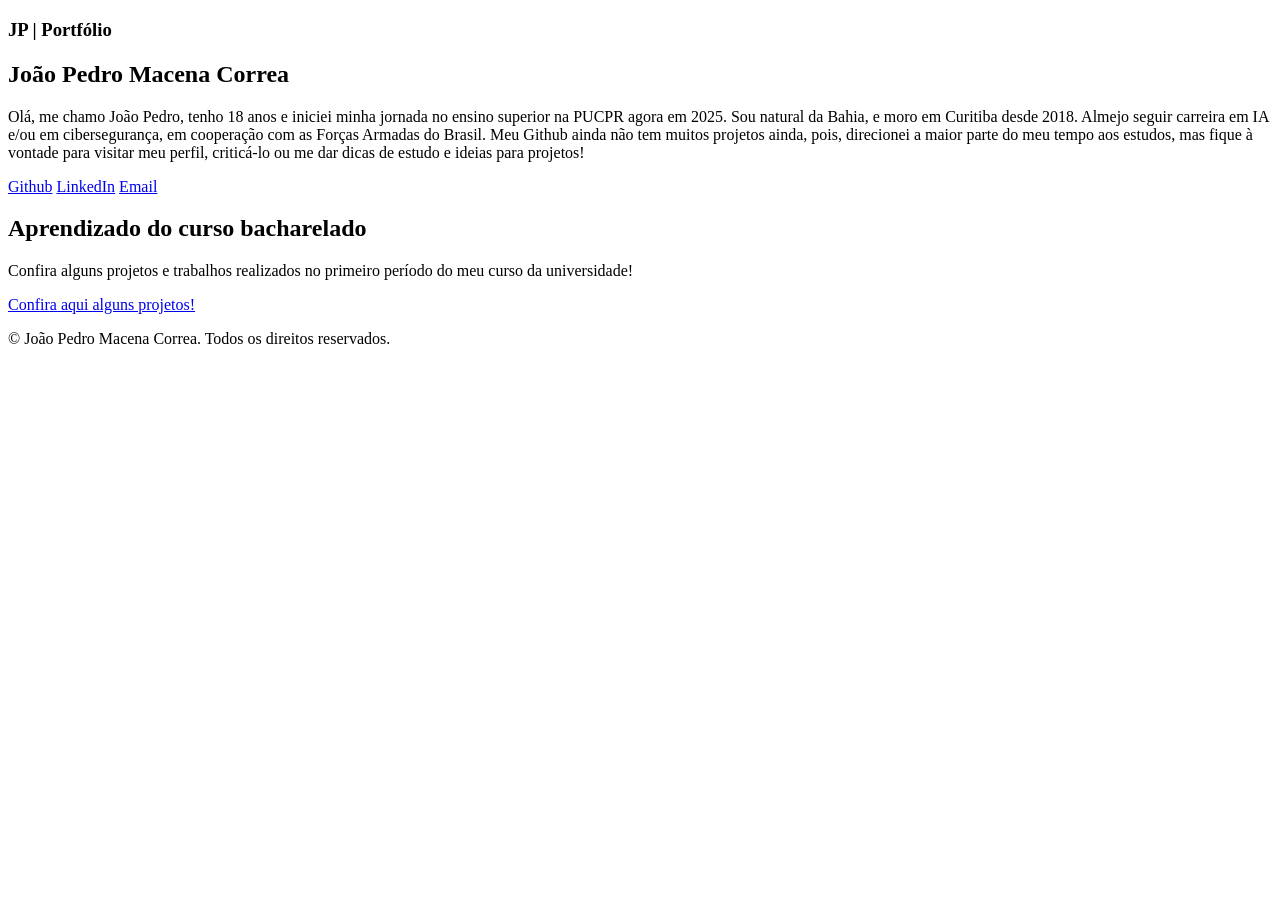
==== index.html @ 92236c95 "Update index.html" ====
<!DOCTYPE html>
<html lang="pt-br">

    <head>
        <meta charset="UTF-8">
        <meta name="viewport" content="width=device-width, initial-scale=1">
        <title>JP | Portfólio</title>
        <link rel="stylesheet" href="style.css">
        <link href="https://fonts.googleapis.com/css2?family=Poppins:wght@300;400;500;700&display=swap" rel="stylesheet">

        <link rel="icon" href="favicon.png" type="image/x-icon">
        <link rel="shortcut icon" href="favicon.png" type="image/x-icon">
        
    </head>

<body>
    <header class="header">
        <div class="container">
                <h3 class="logoTexto">JP | Portfólio</h3>
        </div>
    </header>

    <main>
        <section class="geral">
            <div class="container">
                <div class="geral-conteudo">
                    <h1 class="geral-tituloNome">João Pedro Macena Correa</h1>
                    <p class="geral-subtitulo">Olá, me chamo João Pedro, tenho 18 anos e iniciei minha jornada no ensino superior na PUCPR agora em 2025. Sou natural da Bahia, e moro em Curitiba desde 2018. Almejo seguir carreira em IA e/ou em cibersegurança, em cooperação com as Forças Armadas do Brasil. Meu Github ainda não tem muitos projetos ainda, pois, direcionei a maior parte do meu tempo aos estudos, mas fique à vontade para visitar meu perfil, criticá-lo ou me dar dicas de estudo e ideias para projetos!</p>
                    <div class="geral-botoes">
                        <a href="https://github.com/Macenajp" target="_blank" title="Meu perfil no GitHub" class="botaoGeral">Github</a>
                        <a href="https://www.linkedin.com/in/macenajp/" target="_blank" title="Meu perfil no LinkedIn" class="botaoGeral">LinkedIn</a>
                        <a href="mailto:joaomacenactba@gmail.com" target="_blank" title="E-mail de contato" class="botaoGeral">Email</a>
                        <!-- <a href="https://github.com/sponsors/Macenajp/button" target="_blank" title="Github sponsor" class="botaoGeral">Apoie</a> -->
                    </div>
                </div>  
            </div>
        </section>

        <section class="geral2">
            <div class="container">
                <div class="geral-conteudo">
                    <h1 class="geral-tituloNome2">Aprendizado do curso bacharelado</h1>
                    <p class="geral-subtitulo">Confira alguns projetos e trabalhos realizados no primeiro período do meu curso da universidade!</p>
                    <div class="geral-botoes">
                        <a href="projects.html" class="botaoGeral">Confira aqui alguns projetos!</a>
                    </div>
                </div>  
            </div>
        </section>
     <!---   
        <section class="geral3">
            <div class="container">
                <div class="geral-conteudo">
                    <h1 class="geral-tituloNome2">Ollama Integrado</h1>
                    <p class="geral-subtitulo">
                        Integração do Ollama com meu portfólio (modelo de linguagem usado: gemma3:4b)
                    </p>
                    
                    <textarea id="prompt-input" rows="4" placeholder="Digite aqui..."></textarea>
                    
                    <div class="geral-botoesPrompt">
                        <a id="enviar-btn" class="botaoGeral" style="cursor: pointer;">Enviar</a>
                    </div>

                    <div id="resposta-container">
                        <h3 class="projetoTitulo" style="margin-top: 2rem;">Resposta:</h3>
                        <pre id="resposta-ollama">Aguarde...</pre>
                    </div>

                </div>  
            </div>
        </section>
--->
    </main>

    <footer class="footer">
        <div class="container">
            <p id="copyright">©     João Pedro Macena Correa. Todos os direitos reservados.</p>
        </div>
    </footer>

    <script src="script.js"></script>
</body>
</html>
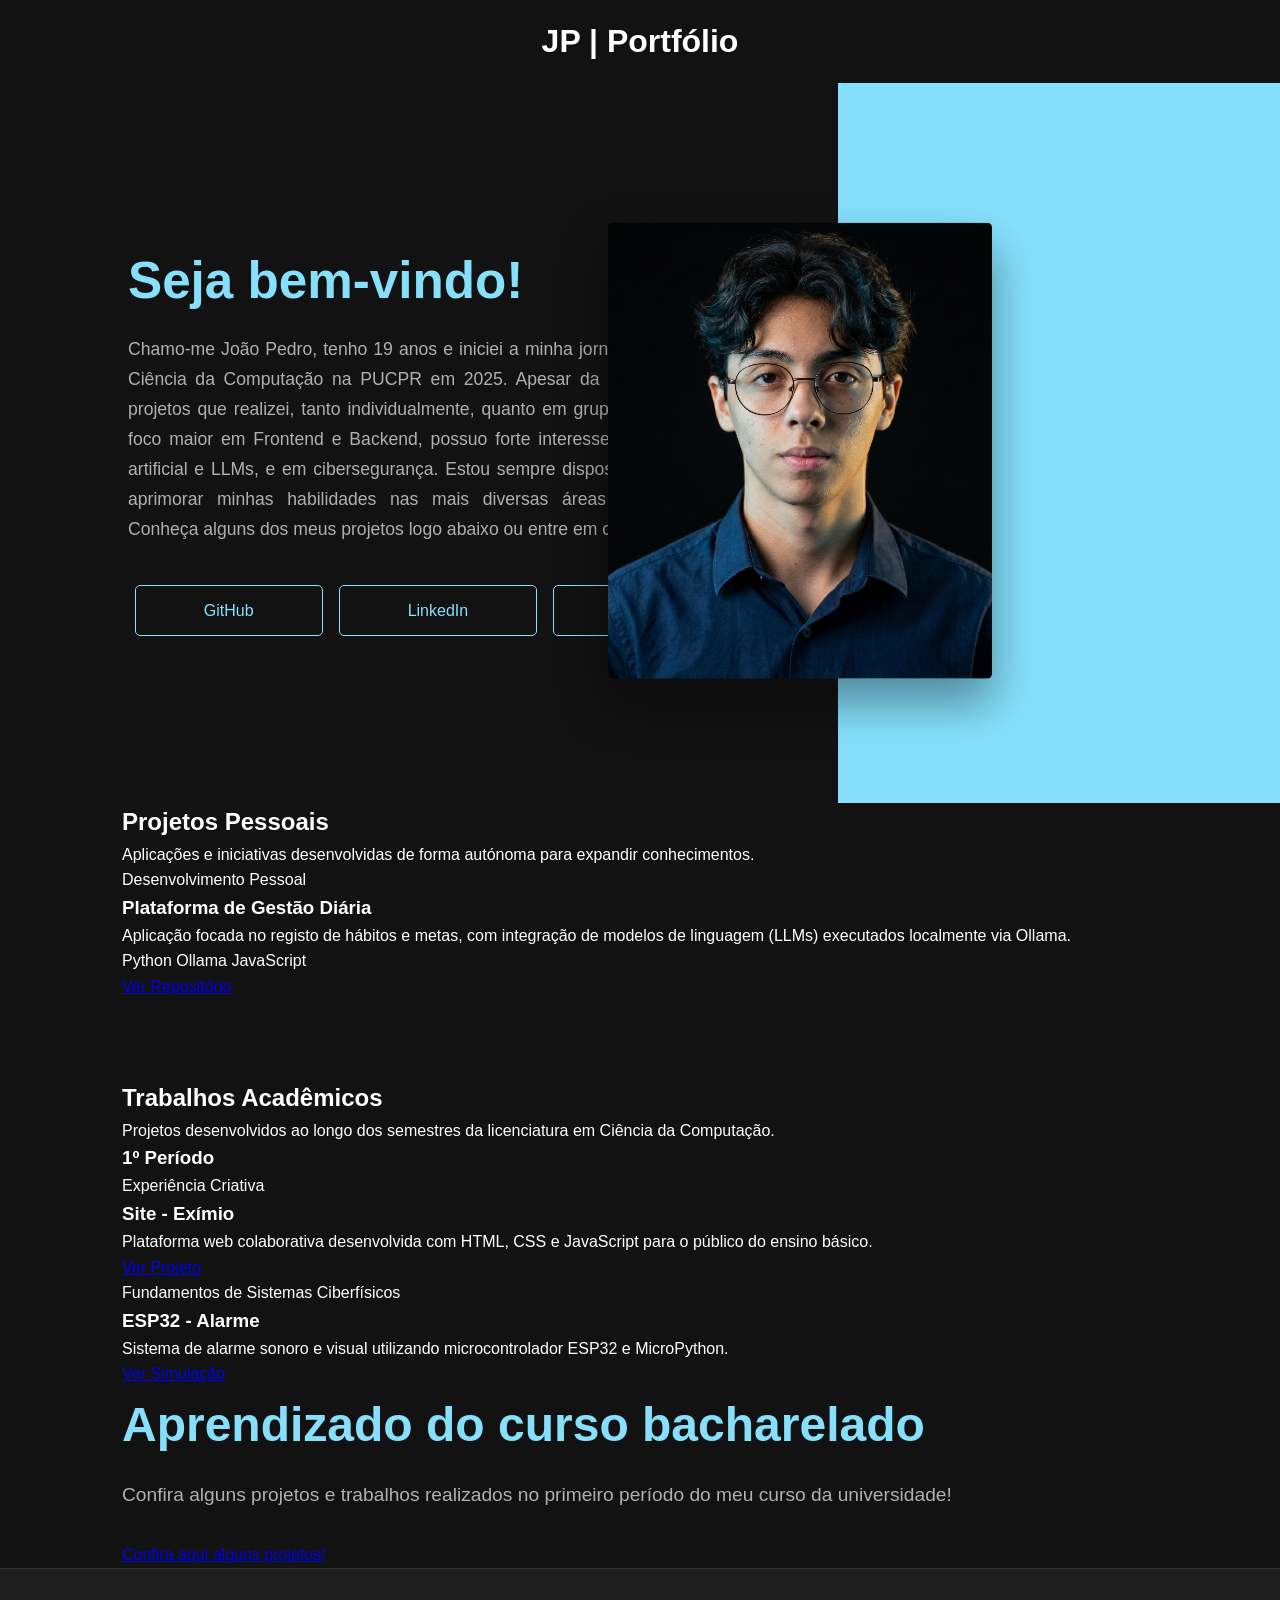
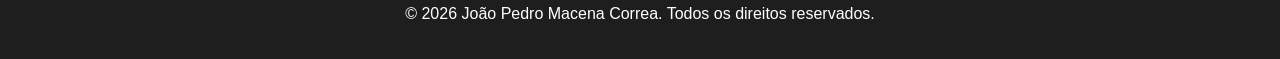
==== commit 006929fa: "Salvamento  parcial | Reformulação e organização total no layout & design; Atualização de informaçõe" ====
--- a/index.html
+++ b/index.html
@@ -5,80 +5,123 @@
         <meta charset="UTF-8">
         <meta name="viewport" content="width=device-width, initial-scale=1">
         <title>JP | Portfólio</title>
-        <link rel="stylesheet" href="style.css">
+
+        <link rel="stylesheet" href="CSS/style.css">
         <link href="https://fonts.googleapis.com/css2?family=Poppins:wght@300;400;500;700&display=swap" rel="stylesheet">
 
         <link rel="icon" href="favicon.png" type="image/x-icon">
-        <link rel="shortcut icon" href="favicon.png" type="image/x-icon">
-        
+        <link rel="shortcut icon" href="IMG/favicon.png" type="image/x-icon">
     </head>
 
-<body>
-    <header class="header">
-        <div class="container">
-                <h3 class="logoTexto">JP | Portfólio</h3>
-        </div>
-    </header>
 
-    <main>
-        <section class="geral">
+    <body>
+        <header class="header">
             <div class="container">
-                <div class="geral-conteudo">
-                    <h1 class="geral-tituloNome">João Pedro Macena Correa</h1>
-                    <p class="geral-subtitulo">Olá, me chamo João Pedro, tenho 18 anos e iniciei minha jornada no ensino superior na PUCPR agora em 2025. Sou natural da Bahia, e moro em Curitiba desde 2018. Almejo seguir carreira em IA e/ou em cibersegurança, em cooperação com as Forças Armadas do Brasil. Meu Github ainda não tem muitos projetos ainda, pois, direcionei a maior parte do meu tempo aos estudos, mas fique à vontade para visitar meu perfil, criticá-lo ou me dar dicas de estudo e ideias para projetos!</p>
-                    <div class="geral-botoes">
-                        <a href="https://github.com/Macenajp" target="_blank" title="Meu perfil no GitHub" class="botaoGeral">Github</a>
-                        <a href="https://www.linkedin.com/in/macenajp/" target="_blank" title="Meu perfil no LinkedIn" class="botaoGeral">LinkedIn</a>
-                        <a href="mailto:joaomacenactba@gmail.com" target="_blank" title="E-mail de contato" class="botaoGeral">Email</a>
-                        <!-- <a href="https://github.com/sponsors/Macenajp/button" target="_blank" title="Github sponsor" class="botaoGeral">Apoie</a> -->
+                    <h3 class="logoTexto">JP | Portfólio</h3>
+            </div>
+        </header>
+
+
+
+        <main>
+            <!-- Seção de introdução pessoal -->
+            <!-- Bloco esquerdo para a descrição -->
+            <section class="divisaoIntroducao">
+                <div class="blocoEsquerdoIntroducao">
+                    <div>
+                        <h1 class="tituloIntroducao">Seja bem-vindo!</h1>
+                        <p class="descricaoIntroducao">
+                            Chamo-me João Pedro, tenho 19 anos e iniciei a minha jornada no curso de Ciência da Computação na PUCPR em 2025. Apesar da maior parte dos projetos que realizei, tanto individualmente, quanto em grupo possuirem um foco maior em Frontend e Backend, possuo forte interesse em inteligência artificial e LLMs, e em cibersegurança. Estou sempre disposto a aprender e aprimorar minhas habilidades nas mais diversas áreas da tecnologia. Conheça alguns dos meus projetos logo abaixo ou entre em contato!
+                        </p>
+
+                        <!-- Botões de redes sociais -->
+                        <div class="botoesIntroducao">
+                            <a href="https://github.com/Macenajp" target="_blank" title="Meu perfil no GitHub" class="botaoDeRedesSociais">GitHub</a>
+                            <a href="https://www.linkedin.com/in/macenajp/" target="_blank" title="Meu perfil no LinkedIn" class="botaoDeRedesSociais">LinkedIn</a>
+                            <a href="mailto:correa.macenajp@gmail.com" target="_blank" title="E-mail de contato" class="botaoDeRedesSociais">Email</a>
+                        </div>
                     </div>
-                </div>  
-            </div>
-        </section>
+                </div>
 
-        <section class="geral2">
-            <div class="container">
-                <div class="geral-conteudo">
-                    <h1 class="geral-tituloNome2">Aprendizado do curso bacharelado</h1>
-                    <p class="geral-subtitulo">Confira alguns projetos e trabalhos realizados no primeiro período do meu curso da universidade!</p>
-                    <div class="geral-botoes">
-                        <a href="projects.html" class="botaoGeral">Confira aqui alguns projetos!</a>
-                    </div>
-                </div>  
-            </div>
-        </section>
-     <!---   
-        <section class="geral3">
-            <div class="container">
-                <div class="geral-conteudo">
-                    <h1 class="geral-tituloNome2">Ollama Integrado</h1>
-                    <p class="geral-subtitulo">
-                        Integração do Ollama com meu portfólio (modelo de linguagem usado: gemma3:4b)
-                    </p>
+                <!-- Bloco direito a foto -->
+                <div class="blocoDireitoIntroducao"></div>
+
+                <div class="containerFoto">
+                    <img src="IMG/profilePic.png" alt="Foto de João Pedro" class="fotoIntroducao">
+                </div>
+            </section>
+
+
+            <!-- Seção de caminho para os projetos acadêmicos e pessoais -->
+            <section class="blocoParaProjetos">
+                <div class="container">
                     
-                    <textarea id="prompt-input" rows="4" placeholder="Digite aqui..."></textarea>
+                    <h2 class="tituloCategoria">Projetos Pessoais</h2>
+                    <p class="subtituloCategoria">Aplicações e iniciativas desenvolvidas de forma autónoma para expandir conhecimentos.</p>
                     
-                    <div class="geral-botoesPrompt">
-                        <a id="enviar-btn" class="botaoGeral" style="cursor: pointer;">Enviar</a>
+                    <div class="gradeDasCategorias">
+                        <div class="projeto-card-novo">
+                            <div class="tagProjeto">Desenvolvimento Pessoal</div>
+                            <h3>Plataforma de Gestão Diária</h3>
+                            <p>Aplicação focada no registo de hábitos e metas, com integração de modelos de linguagem (LLMs) executados localmente via Ollama.</p>
+                            <div class="tecnologias">
+                                <span>Python</span> <span>Ollama</span> <span>JavaScript</span>
+                            </div>
+                            <a href="#" target="_blank" class="botao-link">Ver Repositório</a>
+                        </div>
                     </div>
 
-                    <div id="resposta-container">
-                        <h3 class="projetoTitulo" style="margin-top: 2rem;">Resposta:</h3>
-                        <pre id="resposta-ollama">Aguarde...</pre>
+                    <h2 class="tituloCategoria" style="margin-top: 5rem;">Trabalhos Acadêmicos</h2>
+                    <p class="subtituloCategoria">Projetos desenvolvidos ao longo dos semestres da licenciatura em Ciência da Computação.</p>
+
+                    <div class="periodo-bloco">
+                        <h3 class="tituloPeriodo">1º Período</h3>
+                        <div class="projetos-grid">
+                            
+                            <div class="projeto-card-novo academico">
+                                <span class="disciplina-tag">Experiência Criativa</span>
+                                <h3>Site - Exímio</h3>
+                                <p>Plataforma web colaborativa desenvolvida com HTML, CSS e JavaScript para o público do ensino básico.</p>
+                                <a href="https://github.com/Macenajp/BCC-PUCPR/tree/main/01%20-%20PRIMEIRO%20PER%C3%8DODO/03%20-%20EXPERI%C3%8ANCIA%20CRIATIVA/TRABALHO%20WEB/ARQUIVOS" target="_blank" class="botao-link">Ver Projeto</a>
+                            </div>
+
+                            <div class="projeto-card-novo academico">
+                                <span class="disciplina-tag">Fundamentos de Sistemas Ciberfísicos</span>
+                                <h3>ESP32 - Alarme</h3>
+                                <p>Sistema de alarme sonoro e visual utilizando microcontrolador ESP32 e MicroPython.</p>
+                                <a href="https://wokwi.com/projects/432200098511204353" target="_blank" class="botao-link">Ver Simulação</a>
+                            </div>
+
+                        </div>
                     </div>
 
-                </div>  
+                    </div>
+            </section>
+
+
+
+
+
+            <!-- Seção de caminho para os projetos realizados -->
+            <section class="gera1">
+                <div class="container">
+                    <div class="geral-conteudo">
+                        <h1 class="geral-tituloNome">Aprendizado do curso bacharelado</h1>
+                        <p class="geral-subtitulo">Confira alguns projetos e trabalhos realizados no primeiro período do meu curso da universidade!</p>
+                        <div class="geral-botoes">
+                            <a href="projects.html" class="botaoGeral">Confira aqui alguns projetos!</a>
+                        </div>
+                    </div>  
+                </div>
+            </section>
+        </main>
+
+        <footer class="footer">
+            <div class="container">
+                <p id="copyright">©     João Pedro Macena Correa. Todos os direitos reservados.</p>
             </div>
-        </section>
---->
-    </main>
+        </footer>
 
-    <footer class="footer">
-        <div class="container">
-            <p id="copyright">©     João Pedro Macena Correa. Todos os direitos reservados.</p>
-        </div>
-    </footer>
-
-    <script src="script.js"></script>
-</body>
+        <script src="script.js"></script>
+    </body>
 </html>
--- a/CSS/style.css
+++ b/CSS/style.css
@@ -0,0 +1,247 @@
+/* Área inicial */
+.header {
+    background-color: rgba(18, 18, 18, 0.8);
+    position: relative;
+    padding: 1rem 0;
+    width: 100%;
+    top: 0;
+}
+
+.nav {
+    display: flex;
+    align-items: center;
+    justify-content: space-between;
+}
+
+.logoTexto {
+    text-decoration: none;
+    font-weight: 700;
+    font-size: 2rem;
+    display: block;
+    color: white;
+    text-align: center;
+}
+
+
+
+
+/* Fonte e etc */
+* {
+    box-sizing: border-box;
+    padding: 0;
+    margin: 0;
+}
+
+body {
+    font-family: 'Poppins', sans-serif;
+    background-color: #121212;
+    line-height: 1.6;
+    color: white;
+}
+
+
+
+
+.container {
+    max-width: 1100px;
+    padding: 0 2rem;
+    margin: 0 auto;
+}
+
+
+.botaoDeRedesSociais {
+    border: 1px solid #86e0fc;
+    transition: all 0.3s ease;
+    padding: 0.75rem 4.25rem;
+    display: inline-block;
+    text-decoration: none;
+    text-align: center;
+    border-radius: 5px;
+    font-weight: 500;
+    color: #86e0fc;
+
+}
+
+.botaoDeRedesSociais:hover {
+    background-color: #86e0fc;
+    transform: scale(1.1);
+    color: #121212;
+}
+
+
+/* Apresentação - Sobre mim */
+.geral {
+    align-items: center;
+    text-align: center;
+    min-height: 35vh;
+    padding: 3rem 0;
+    display: flex;
+}
+
+.geral-tituloNome {
+    margin-bottom: 1rem;
+    font-weight: 700;
+    font-size: 3rem;
+    color: #86e0fc;
+}
+
+.geral-tituloNome2{
+    margin-bottom: 1rem;
+    font-weight: 700;
+    font-size: 2rem;
+    color: #86e0fc;
+}
+
+.geral-subtitulo {
+    font-size: clamp(1rem, 2.5vw, 1.2rem);
+    margin-bottom: 2rem;
+    color: #b0b0b0;
+}
+
+.botoesIntroducao {
+    justify-content: center;
+    flex-wrap: wrap;
+    display: flex;
+    gap: 1rem;
+}
+
+
+
+/* Seção de introdução Geral */
+.divisaoIntroducao {
+    position: relative;
+    min-height: 80vh;
+    overflow: hidden;
+    display: flex;
+    width: 100%;
+    
+}
+
+/* Seção de introdução | Personalizaçào do bloco esquerdo */
+.blocoEsquerdoIntroducao {    
+    padding: 4rem 3rem 4rem 10%;
+    background-color: #121212;
+    align-items: center;
+    display: flex;
+    z-index: 1;
+    flex: 1.2;
+    
+}
+
+
+.tituloIntroducao {
+    font-size: clamp(2rem, 4vw, 3.5rem);
+    margin-bottom: 1.5rem;
+    max-width: 550px;
+    font-weight: 700;
+    color: #86e0fc;
+    line-height: 1.2;
+
+}
+
+.descricaoIntroducao {
+    margin-bottom: 2.5rem;
+    text-align: justify;
+    font-size: 1.1rem;
+    max-width: 610px;
+    line-height: 1.7;
+    color: #b0b0b0;
+
+}
+
+.botoesIntroducao {
+    flex-wrap: wrap;
+    display: flex;
+    gap: 1rem;
+    
+}
+
+/* Seção de introdução | Personalizaçào do bloco direito */
+.blocoDireitoIntroducao {
+    background-color: #86e0fc; 
+    flex: 0.8;
+
+}
+
+
+
+
+
+
+/* Seção de personalização da foto */
+.containerFoto {
+    transform: translate(-50%, -50%);
+    position: absolute;
+    z-index: 10;
+    scale: 1.2;
+    left: 65%;
+    top: 57%;
+    
+}
+
+.fotoIntroducao {
+    box-shadow: 0 20px 40px rgba(0, 0, 0, 0.4);
+    transition: transform 0.3s ease;
+    border-radius: 4px;
+    object-fit: cover;
+    height: 380px;
+    width: 320px;
+
+}
+
+.fotoIntroducao:hover {
+    transition: border 0.6s ease;
+    border: 2px solid #86e0fc; 
+    transform: scale(1.05);
+    
+}
+
+
+
+
+
+/* Seção de rodapé | Personalização do footer */
+.footer {
+    border-top: 1px solid #333;
+    background-color: #1e1e1e;
+    text-align: center;
+    padding: 2rem 0;
+}
+
+
+
+
+
+/* Responsividade para Ecrãs Pequenos (Telemóveis) */
+@media (max-width: 992px) {
+    .divisaoIntroducao {
+        flex-direction: column;
+        min-height: auto;
+    }
+
+    .blocoEsquerdo {
+        padding: 3rem 2rem;
+        order: 2;
+    }
+
+    .blocoDireitoIntroducao {
+        height: 200px;
+        order: 1;
+    }
+
+    .containerFoto {
+        transform: translate(-50%, -50%);
+        margin-bottom: -100px;
+        position: relative;
+        text-align: center;
+        left: 50%;
+        order: 1;
+        top: 0;
+        
+    }
+
+    .fotoIntroducao {
+        height: 280px;
+        width: 240px;
+    }
+}
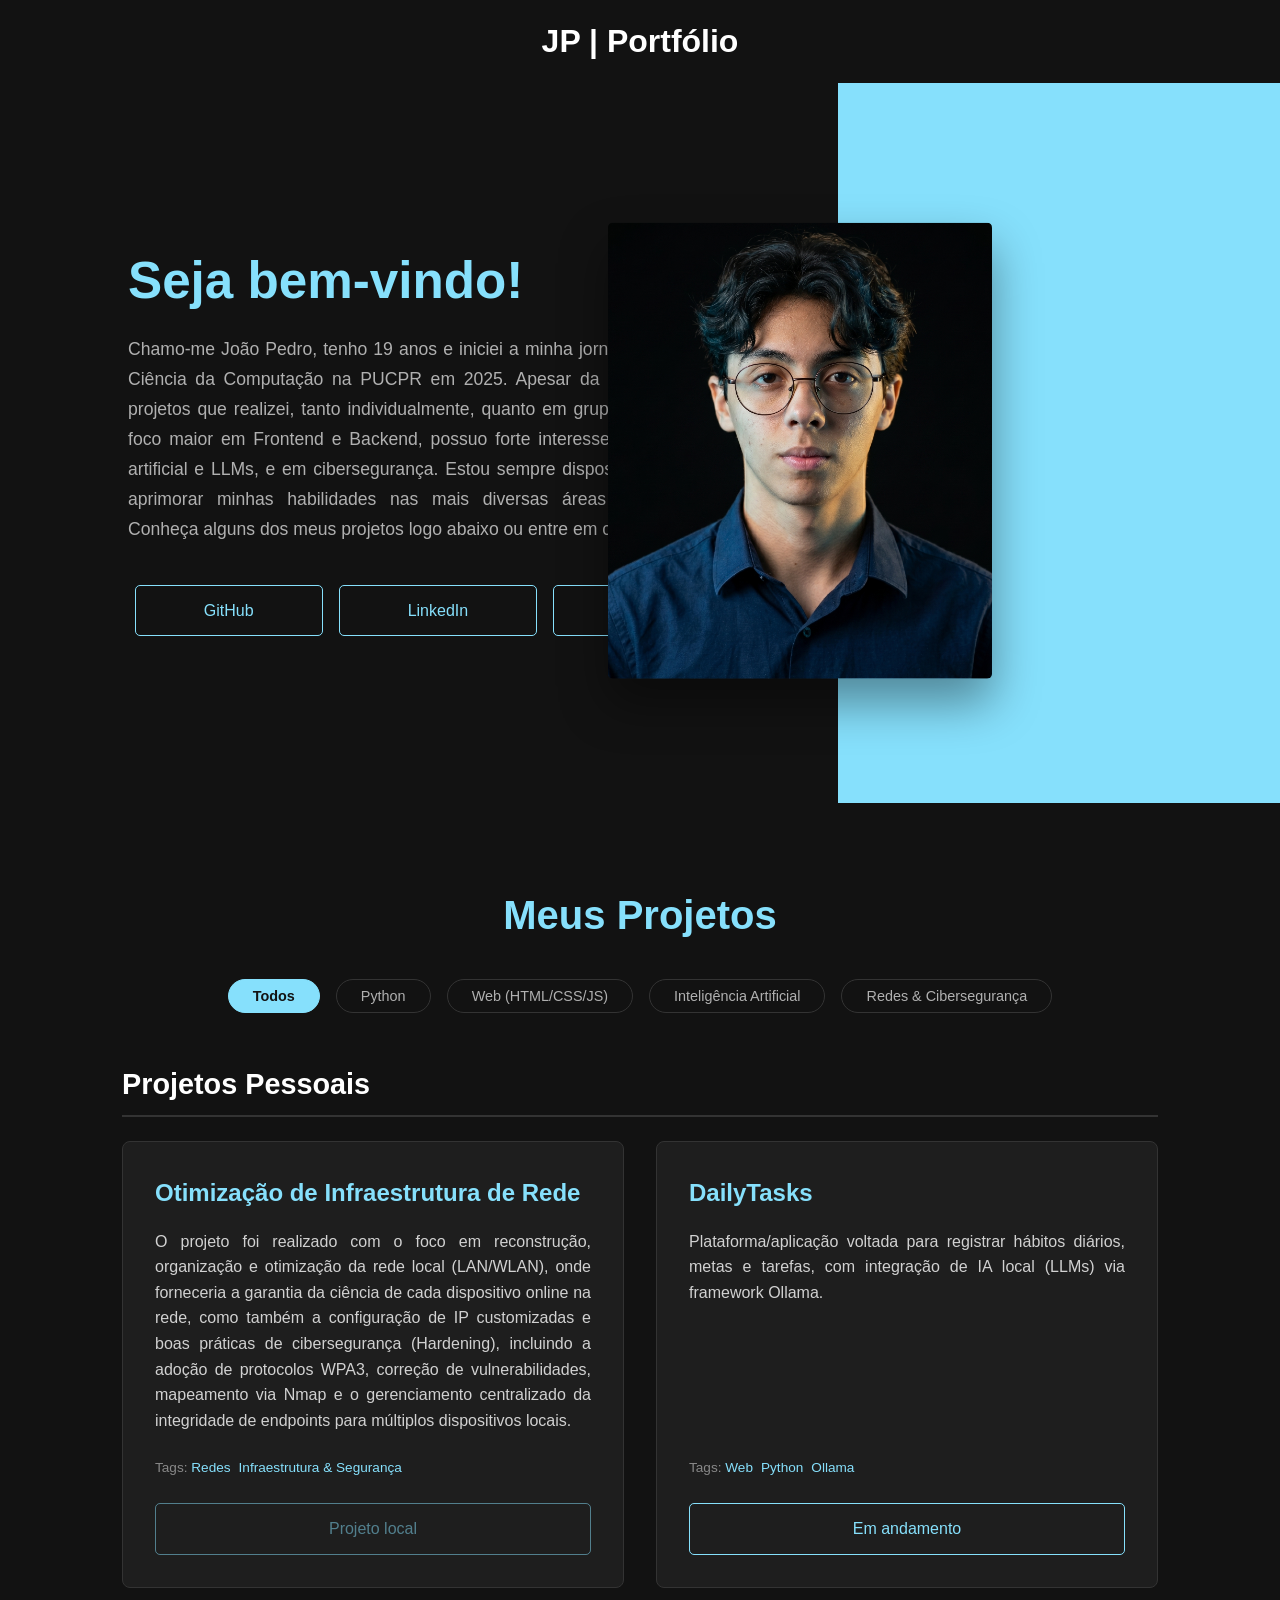
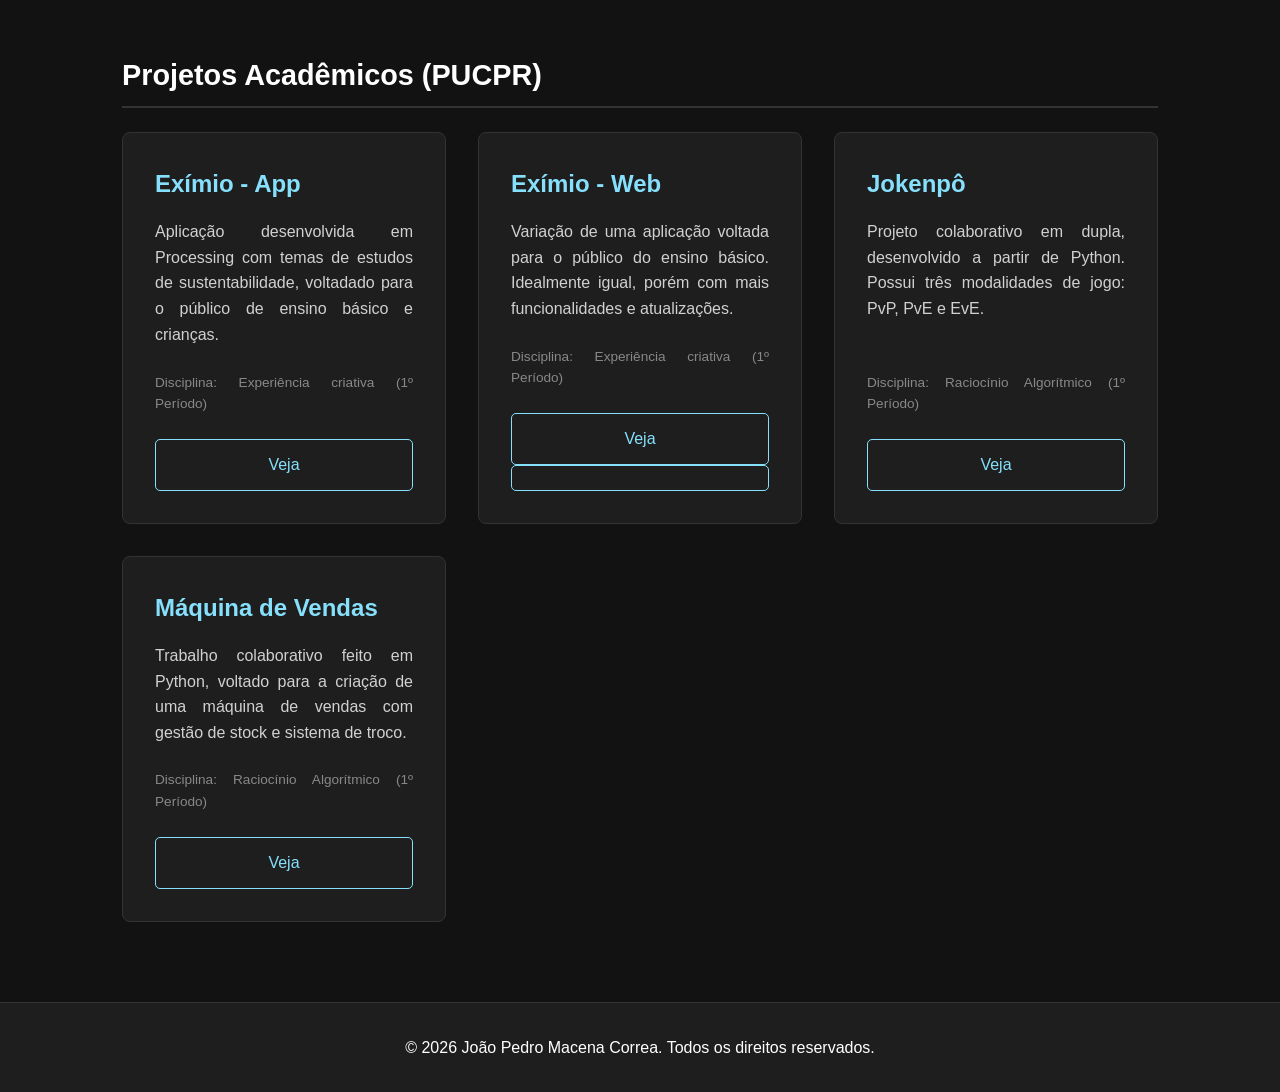
==== commit eef4d343: "Acréscimo dos projetos e uma barra de filtros" ====
--- a/index.html
+++ b/index.html
@@ -50,69 +50,89 @@
                     <img src="IMG/profilePic.png" alt="Foto de João Pedro" class="fotoIntroducao">
                 </div>
             </section>
+           
+
+            <!-- Seção de exposição para os meus projetos realizados -->
+            <section id="projetos" class="secaoProjetos">
+                <div class="container">
+                    <h2 class="titulosDasSessoes">Meus Projetos</h2>
+                    
+                    <div class="barraFiltros">
+                        <button class="botaoFiltro ativo" data-filter="todos">Todos</button>
+                        <button class="botaoFiltro" data-filter="python">Python</button>
+                        <button class="botaoFiltro" data-filter="web">Web (HTML/CSS/JS)</button>
+                        <button class="botaoFiltro" data-filter="ia">Inteligência Artificial</button>
+                        <button class="botaoFiltro" data-filter="redes">Redes & Cibersegurança</button>
+                    </div>
 
 
-            <!-- Seção de caminho para os projetos acadêmicos e pessoais -->
-            <section class="blocoParaProjetos">
-                <div class="container">
-                    
-                    <h2 class="tituloCategoria">Projetos Pessoais</h2>
-                    <p class="subtituloCategoria">Aplicações e iniciativas desenvolvidas de forma autónoma para expandir conhecimentos.</p>
-                    
-                    <div class="gradeDasCategorias">
-                        <div class="projeto-card-novo">
-                            <div class="tagProjeto">Desenvolvimento Pessoal</div>
-                            <h3>Plataforma de Gestão Diária</h3>
-                            <p>Aplicação focada no registo de hábitos e metas, com integração de modelos de linguagem (LLMs) executados localmente via Ollama.</p>
-                            <div class="tecnologias">
-                                <span>Python</span> <span>Ollama</span> <span>JavaScript</span>
+                    <!-- Bloco com os projetos pessoais e independentes -->
+                    <div class="categoria-projetos" id="bloco-pessoais">
+                        <h3 class="tituloSubcategoria">Projetos Pessoais</h3>
+                        <div class="projetos">
+                            
+
+                            <div class="projetosCaixas" data-tech="redes">
+                                <h3 class="projetoTitulo">Otimização de Infraestrutura de Rede</h3>
+                                <p class="projetoDescricao">O projeto foi realizado com o foco em reconstrução, organização e otimização da rede local (LAN/WLAN), onde forneceria a garantia da ciência de cada dispositivo online na rede, como também a configuração de IP customizadas e boas práticas de cibersegurança (Hardening), incluindo a adoção de protocolos WPA3, correção de vulnerabilidades, mapeamento via Nmap e o gerenciamento centralizado da integridade de endpoints para múltiplos dispositivos locais.</p>
+                                <p class="projetoTags">Tags: <span>Redes</span><span>Infraestrutura & Segurança</span></p>
+                                <a href="#" class="botaoDosProjetos" style="opacity: 0.5; pointer-events: none;">Projeto local</a>
                             </div>
-                            <a href="#" target="_blank" class="botao-link">Ver Repositório</a>
+
+
+                            <div class="projetosCaixas" data-tech="python ia">
+                                <h3 class="projetoTitulo">DailyTasks</h3>
+                                <p class="projetoDescricao">Plataforma/aplicação voltada para registrar hábitos diários, metas e tarefas, com integração de IA local (LLMs) via framework Ollama.</p>
+                                <p class="projetoTags">Tags: <span>Web</span></Wev><span>Python</span><span>Ollama</span></p>
+                                <a href="https://github.com/Macenajp/dailyTasksApp/tree/main" target="_blank" class="botaoDosProjetos">Em andamento</a>
+                            </div>
                         </div>
                     </div>
 
-                    <h2 class="tituloCategoria" style="margin-top: 5rem;">Trabalhos Acadêmicos</h2>
-                    <p class="subtituloCategoria">Projetos desenvolvidos ao longo dos semestres da licenciatura em Ciência da Computação.</p>
 
-                    <div class="periodo-bloco">
-                        <h3 class="tituloPeriodo">1º Período</h3>
-                        <div class="projetos-grid">
-                            
-                            <div class="projeto-card-novo academico">
-                                <span class="disciplina-tag">Experiência Criativa</span>
-                                <h3>Site - Exímio</h3>
-                                <p>Plataforma web colaborativa desenvolvida com HTML, CSS e JavaScript para o público do ensino básico.</p>
-                                <a href="https://github.com/Macenajp/BCC-PUCPR/tree/main/01%20-%20PRIMEIRO%20PER%C3%8DODO/03%20-%20EXPERI%C3%8ANCIA%20CRIATIVA/TRABALHO%20WEB/ARQUIVOS" target="_blank" class="botao-link">Ver Projeto</a>
+
+                    <!-- Bloco com os projetos individuais e coletivos realizados pela faculdade -->
+                    <div class="categoriaDosProjetos">
+                        <h3 class="tituloSubcategoria">Projetos Acadêmicos (PUCPR)</h3>
+                        <div class="projetos">
+
+                            <div class="projetosCaixas" data-tech="processing   " data-periodo="1periodo">
+                                <h3 class="projetoTitulo">Exímio - App</h3>
+                                <p class="projetoDescricao">Aplicação desenvolvida em Processing com temas de estudos de sustentabilidade, voltadado para o público de ensino básico e crianças.</p>
+                                <p class="projetoTags">Disciplina: Experiência criativa (1º Período)</p>
+                                <a href="https://github.com/Macenajp/BCC-PUCPR/tree/main/01%20-%20PRIMEIRO%20PER%C3%8DODO/03%20-%20EXPERI%C3%8ANCIA%20CRIATIVA/TRABALHO%20APP/ARQUIVOS" target="_blank" class="botaoDosProjetos">Veja</a>
                             </div>
 
-                            <div class="projeto-card-novo academico">
-                                <span class="disciplina-tag">Fundamentos de Sistemas Ciberfísicos</span>
-                                <h3>ESP32 - Alarme</h3>
-                                <p>Sistema de alarme sonoro e visual utilizando microcontrolador ESP32 e MicroPython.</p>
-                                <a href="https://wokwi.com/projects/432200098511204353" target="_blank" class="botao-link">Ver Simulação</a>
+                            <div class="projetosCaixas" data-tech="web" data-periodo="1periodo">
+                                <h3 class="projetoTitulo">Exímio - Web</h3>
+                                <p class="projetoDescricao">Variação de uma aplicação voltada para o público do ensino básico. Idealmente igual, porém com mais funcionalidades e atualizações.</p>
+                                <p class="projetoTags">Disciplina: Experiência criativa (1º Período)</p>
+                                <a href="https://projeto-eximio.netlify.app/" target="_blank" class="botaoDosProjetos">Veja</a>
+                                <a href="https://github.com/Macenajp/BCC-PUCPR/tree/main/01%20-%20PRIMEIRO%20PER%C3%8DODO/03%20-%20EXPERI%C3%8ANCIA%20CRIATIVA/TRABALHO%20WEB/ARQUIVOS" target="_blank" class="botaoDosProjetos"></a>
                             </div>
 
+                            <div class="projetosCaixas" data-tech="python" data-periodo="1periodo">
+                                <h3 class="projetoTitulo">Jokenpô</h3>
+                                <p class="projetoDescricao">Projeto colaborativo em dupla, desenvolvido a partir de Python. Possui três modalidades de jogo: PvP, PvE e EvE.</p>
+                                <p class="projetoTags">Disciplina: Raciocínio Algorítmico (1º Período)</p>
+                                <a href="https://github.com/Macenajp/BCC-PUCPR/blob/main/01%20-%20PRIMEIRO%20PER%C3%8DODO/02%20-%20RACIOC%C3%8DNIO%20ALGOR%C3%8DTMICO/TDE4%20-%20COLABORATIVO/jokenp%C3%B4Final.py" target="_blank" class="botaoDosProjetos">Veja</a>
+                            </div>
+
+                            <div class="projetosCaixas" data-tech="python" data-periodo="1periodo">
+                                <h3 class="projetoTitulo">Máquina de Vendas</h3>
+                                <p class="projetoDescricao">Trabalho colaborativo feito em Python, voltado para a criação de uma máquina de vendas com gestão de stock e sistema de troco.</p>
+                                <p class="projetoTags">Disciplina: Raciocínio Algorítmico (1º Período)</p>
+                                <a href="https://github.com/Macenajp/BCC-PUCPR/blob/main/01%20-%20PRIMEIRO%20PER%C3%8DODO/02%20-%20RACIOC%C3%8DNIO%20ALGOR%C3%8DTMICO/TDE7%20-%20COLABORATIVO/maquinaComentado.py" target="_blank" class="botaoDosProjetos">Veja</a>
+                            </div>
+
+                            
+
+                            
                         </div>
                     </div>
-
-                    </div>
-            </section>
+                </div>
 
 
-
-
-
-            <!-- Seção de caminho para os projetos realizados -->
-            <section class="gera1">
-                <div class="container">
-                    <div class="geral-conteudo">
-                        <h1 class="geral-tituloNome">Aprendizado do curso bacharelado</h1>
-                        <p class="geral-subtitulo">Confira alguns projetos e trabalhos realizados no primeiro período do meu curso da universidade!</p>
-                        <div class="geral-botoes">
-                            <a href="projects.html" class="botaoGeral">Confira aqui alguns projetos!</a>
-                        </div>
-                    </div>  
-                </div>
             </section>
         </main>
 
--- a/CSS/style.css
+++ b/CSS/style.css
@@ -8,18 +8,20 @@
 }
 
 .nav {
-    display: flex;
+    justify-content: space-between;
     align-items: center;
-    justify-content: space-between;
+    display: flex;
+    
 }
 
 .logoTexto {
     text-decoration: none;
+    text-align: center;
     font-weight: 700;
     font-size: 2rem;
     display: block;
     color: white;
-    text-align: center;
+    
 }
 
 
@@ -38,9 +40,6 @@
     line-height: 1.6;
     color: white;
 }
-
-
-
 
 .container {
     max-width: 1100px;
@@ -70,41 +69,12 @@
 
 
 /* Apresentação - Sobre mim */
-.geral {
-    align-items: center;
-    text-align: center;
-    min-height: 35vh;
-    padding: 3rem 0;
-    display: flex;
-}
-
-.geral-tituloNome {
-    margin-bottom: 1rem;
-    font-weight: 700;
-    font-size: 3rem;
-    color: #86e0fc;
-}
-
-.geral-tituloNome2{
-    margin-bottom: 1rem;
-    font-weight: 700;
-    font-size: 2rem;
-    color: #86e0fc;
-}
-
-.geral-subtitulo {
-    font-size: clamp(1rem, 2.5vw, 1.2rem);
-    margin-bottom: 2rem;
-    color: #b0b0b0;
-}
-
 .botoesIntroducao {
     justify-content: center;
     flex-wrap: wrap;
     display: flex;
     gap: 1rem;
 }
-
 
 
 /* Seção de introdução Geral */
@@ -200,6 +170,153 @@
 
 
 
+/* Seção dos projetos e filtros */
+.secaoProjetos {
+    background-color: #121212;
+    padding: 5rem 0;
+    
+}
+
+.titulosDasSessoes {
+    margin-bottom: 2rem;
+    text-align: center;
+    font-size: 2.5rem;
+    font-weight: 700;
+    color: #86e0fc;
+    
+}
+
+.tituloSubcategoria {
+    border-bottom: 2px solid #333;
+    padding-bottom: 0.5rem;
+    margin-bottom: 1.5rem;
+    font-size: 1.8rem;
+    color: #ffffff;
+   
+}
+
+/* Barra dos filtros */
+.barraFiltros {
+    justify-content: center;
+    margin-bottom: 3rem;
+    flex-wrap: wrap;
+    display: flex;
+    gap: 1rem;
+}
+
+.botaoFiltro {
+    font-family: 'Poppins', sans-serif;
+    background-color: transparent;
+    transition: all 0.3s ease;
+    border: 1px solid #333;
+    font-size: 0.9rem;
+    padding: 0.5rem 1.5rem;
+    border-radius: 20px;
+    cursor: pointer;
+    color: #b0b0b0;
+    
+}
+
+.botaoFiltro:hover, .botaoFiltro.ativo {
+    background-color: #86e0fc;
+    border-color: #86e0fc;
+    font-weight: 600;
+    color: #121212;
+    
+}
+
+
+
+
+
+/* Seção do layout do projetos | Personalizaçõa dos projetos */
+.projetos {
+    grid-template-columns: repeat(auto-fit, minmax(300px, 1fr));
+    display: grid;
+    gap: 2rem;
+
+}
+
+.projetosCaixas {
+    transition: transform 0.3s ease, box-shadow 0.3s ease;
+    justify-content: space-between;
+    background-color: #1e1e1e;
+    border: 1px solid #333;
+    flex-direction: column;
+    text-align: justify;
+    border-radius: 8px;
+    padding: 2rem;
+    display: flex;
+    
+}
+
+.projetosCaixas:hover {
+    box-shadow: 0 10px 20px rgba(0, 0, 0, 0.4);
+    transform: translateY(-5px);
+    border-color: #86e0fc;
+}
+
+.categoriaDosProjetos{
+    margin-top: 4rem;
+}
+
+.projetoTitulo {
+    margin-bottom: 1rem;
+    font-size: 1.5rem;
+    color: #86e0fc;
+    
+}
+
+.projetoDescricao {
+    margin-bottom: 1.5rem;
+    color: #d1d1d1;
+    font-size: 1rem;
+    flex-grow: 1; 
+    
+}
+
+.projetoTags {
+    margin-bottom: 1.5rem;
+    font-size: 0.85rem;
+    color: #888;
+    
+}
+
+.projetoTags span {
+    margin-right: 8px;
+    color: #86e0fc;
+    
+}
+
+.botaoDosProjetos {
+    border: 1px solid #86e0fc;
+    transition: all 0.3s ease;
+    text-decoration: none;
+    padding: 0.75rem 0;
+    text-align: center;
+    border-radius: 5px;
+    font-weight: 500;
+    color: #86e0fc;
+    display: block;
+    width: 100%;
+
+}
+
+.botaoDosProjetos:hover {
+    background-color: #86e0fc;
+    color: #121212;
+
+}
+
+.escondido {
+    display: none !important;
+
+}
+
+
+
+
+
 /* Seção de rodapé | Personalização do footer */
 .footer {
     border-top: 1px solid #333;
@@ -212,7 +329,28 @@
 
 
 
-/* Responsividade para Ecrãs Pequenos (Telemóveis) */
+/* Responsividade geral do site */
+@media (min-width: 1360px) {
+    .container {
+        max-width: 1280px;
+    }
+}
+
+
+@media (max-width: 768px) {
+    .projetos {
+        grid-template-columns: 1fr; 
+    }
+    .barraFiltros {
+        flex-direction: column;
+        align-items: center;
+    }
+    .botaoFiltro {
+        width: 100%;
+        max-width: 300px;
+    }
+}
+
 @media (max-width: 992px) {
     .divisaoIntroducao {
         flex-direction: column;
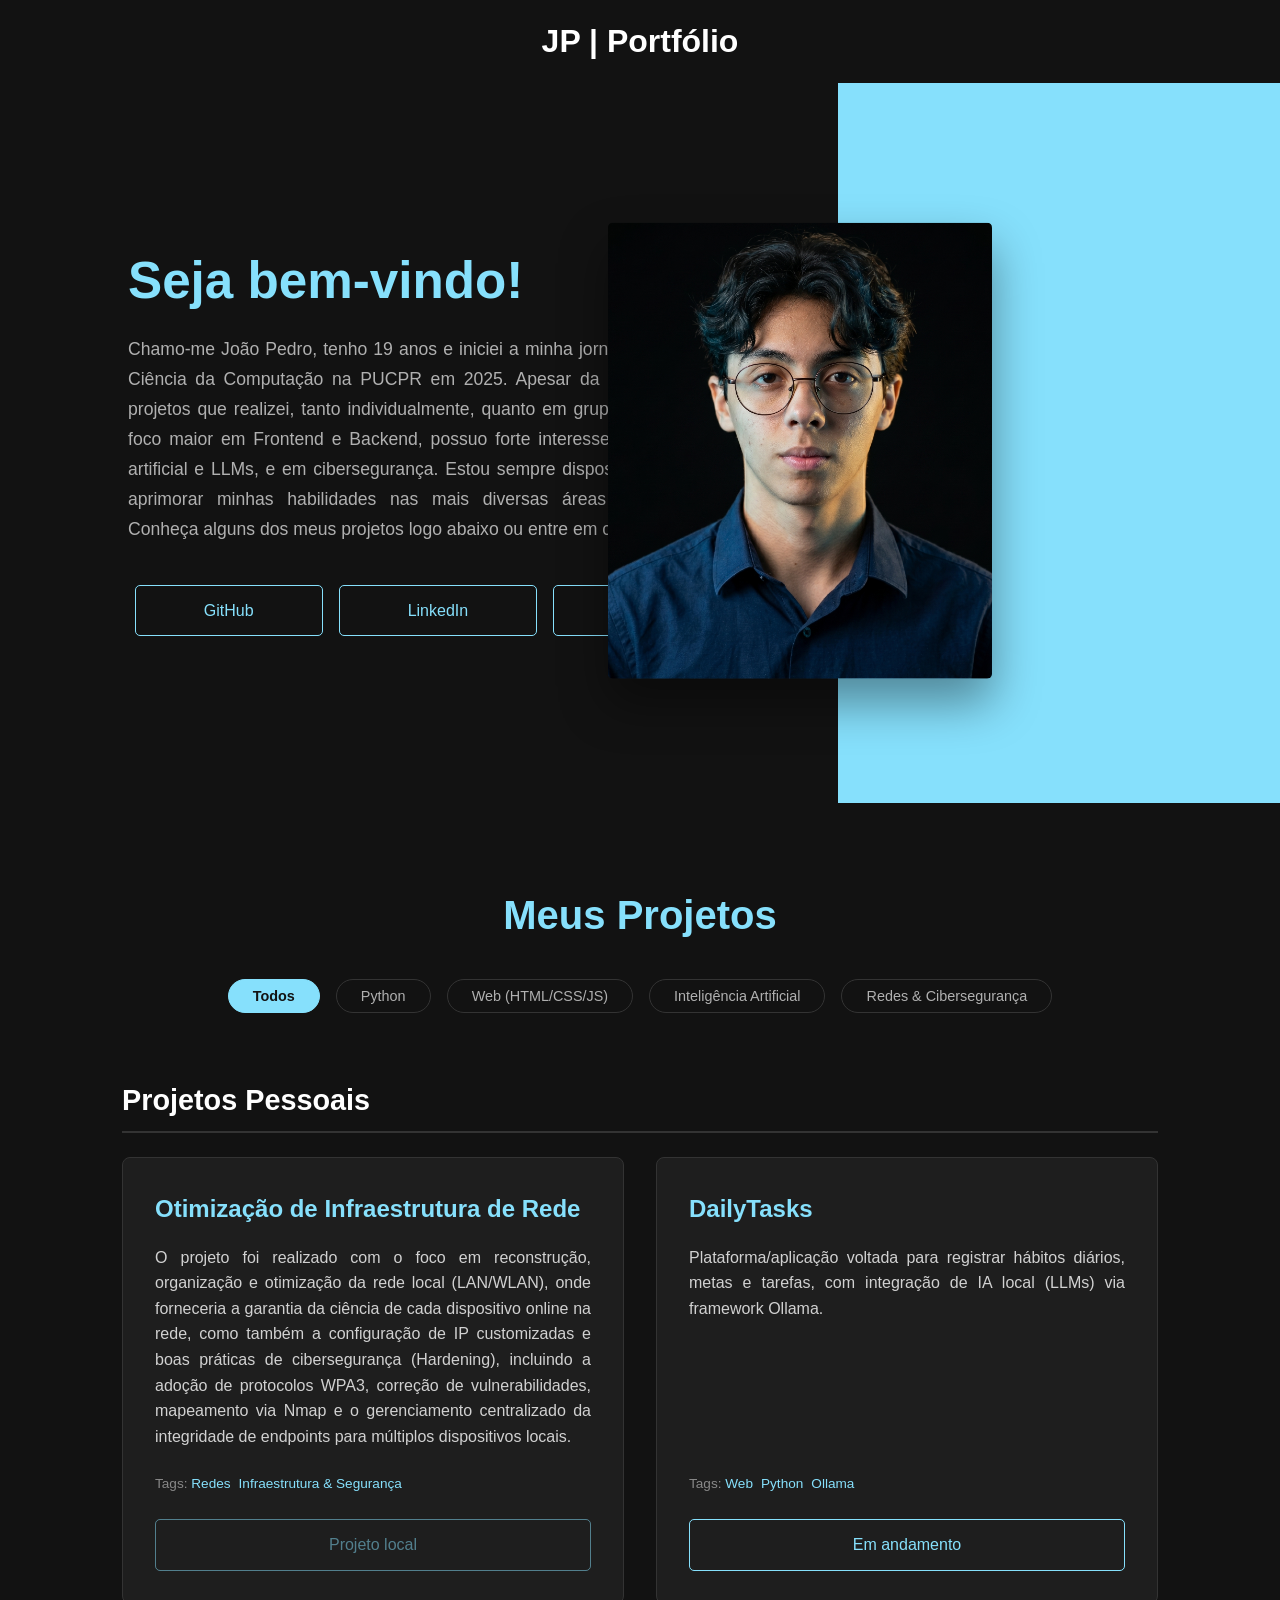
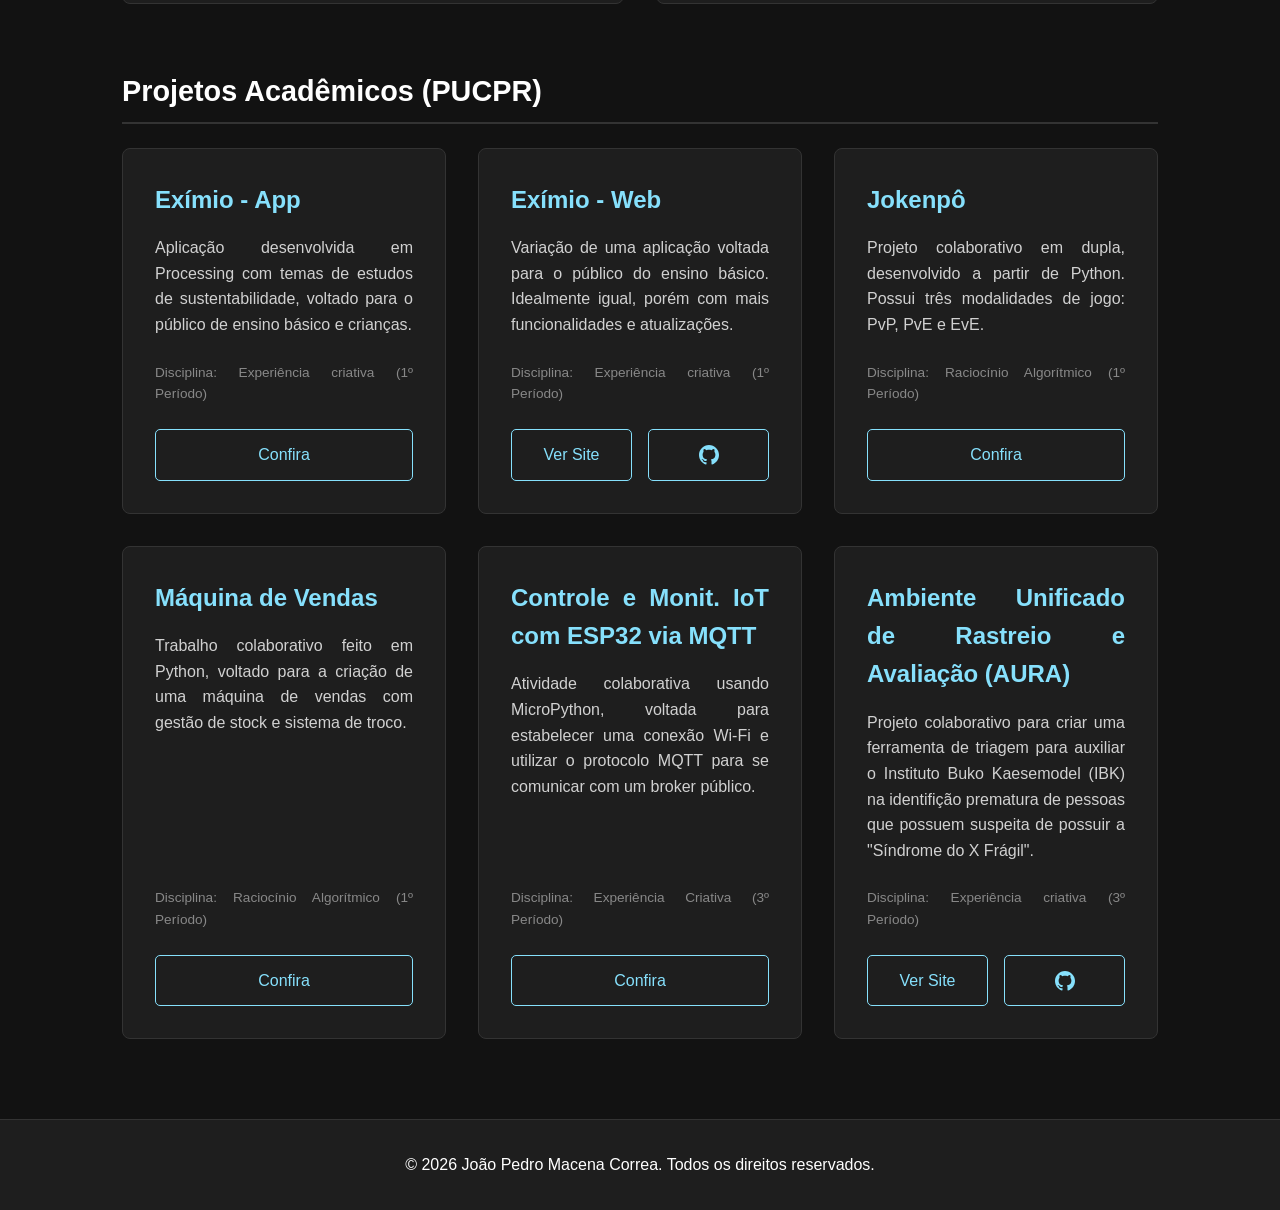
==== commit 9616bffe: "Correção de erros" ====
--- a/index.html
+++ b/index.html
@@ -67,7 +67,7 @@
 
 
                     <!-- Bloco com os projetos pessoais e independentes -->
-                    <div class="categoria-projetos" id="bloco-pessoais">
+                    <div class="categoriaProjetos" style="margin-top: 4rem;">
                         <h3 class="tituloSubcategoria">Projetos Pessoais</h3>
                         <div class="projetos">
                             
@@ -92,42 +92,68 @@
 
 
                     <!-- Bloco com os projetos individuais e coletivos realizados pela faculdade -->
-                    <div class="categoriaDosProjetos">
+                    <div class="categoriaProjetos"   style="margin-top: 4rem;"></div> 
                         <h3 class="tituloSubcategoria">Projetos Acadêmicos (PUCPR)</h3>
                         <div class="projetos">
 
-                            <div class="projetosCaixas" data-tech="processing   " data-periodo="1periodo">
+                            <div class="projetosCaixas" data-tech="processing" data-periodo="1periodo">
                                 <h3 class="projetoTitulo">Exímio - App</h3>
-                                <p class="projetoDescricao">Aplicação desenvolvida em Processing com temas de estudos de sustentabilidade, voltadado para o público de ensino básico e crianças.</p>
+                                <p class="projetoDescricao">Aplicação desenvolvida em Processing com temas de estudos de sustentabilidade, voltado para o público de ensino básico e crianças.</p>
                                 <p class="projetoTags">Disciplina: Experiência criativa (1º Período)</p>
-                                <a href="https://github.com/Macenajp/BCC-PUCPR/tree/main/01%20-%20PRIMEIRO%20PER%C3%8DODO/03%20-%20EXPERI%C3%8ANCIA%20CRIATIVA/TRABALHO%20APP/ARQUIVOS" target="_blank" class="botaoDosProjetos">Veja</a>
+                                <a href="https://github.com/Macenajp/BCC-PUCPR/tree/main/01%20-%20PRIMEIRO%20PER%C3%8DODO/03%20-%20EXPERI%C3%8ANCIA%20CRIATIVA/TRABALHO%20APP/ARQUIVOS" target="_blank" class="botaoDosProjetos">Confira</a>
                             </div>
 
                             <div class="projetosCaixas" data-tech="web" data-periodo="1periodo">
                                 <h3 class="projetoTitulo">Exímio - Web</h3>
                                 <p class="projetoDescricao">Variação de uma aplicação voltada para o público do ensino básico. Idealmente igual, porém com mais funcionalidades e atualizações.</p>
                                 <p class="projetoTags">Disciplina: Experiência criativa (1º Período)</p>
-                                <a href="https://projeto-eximio.netlify.app/" target="_blank" class="botaoDosProjetos">Veja</a>
-                                <a href="https://github.com/Macenajp/BCC-PUCPR/tree/main/01%20-%20PRIMEIRO%20PER%C3%8DODO/03%20-%20EXPERI%C3%8ANCIA%20CRIATIVA/TRABALHO%20WEB/ARQUIVOS" target="_blank" class="botaoDosProjetos"></a>
+                                
+                                <div class="botoesProjetoWrapper">
+                                    <a href="https://projeto-eximio.netlify.app/" target="_blank" class="botaoDosProjetos">Ver Site</a>
+                                    <a href="https://github.com/Macenajp/BCC-PUCPR/tree/main/01%20-%20PRIMEIRO%20PER%C3%8DODO/03%20-%20EXPERI%C3%8ANCIA%20CRIATIVA/TRABALHO%20WEB/ARQUIVOS" target="_blank" class="botaoDosProjetos" title="Ver Código Fonte">
+                                        <svg viewBox="0 0 24 24" width="20" height="20" fill="currentColor">
+                                            <path d="M12 0c-6.626 0-12 5.373-12 12 0 5.302 3.438 9.8 8.207 11.387.599.111.793-.261.793-.577v-2.234c-3.338.726-4.033-1.416-4.033-1.416-.546-1.387-1.333-1.756-1.333-1.756-1.089-.745.083-.729.083-.729 1.205.084 1.839 1.237 1.839 1.237 1.07 1.834 2.807 1.304 3.492.997.107-.775.418-1.305.762-1.604-2.665-.305-5.467-1.334-5.467-5.931 0-1.311.469-2.381 1.236-3.221-.124-.303-.535-1.524.117-3.176 0 0 1.008-.322 3.301 1.23.957-.266 1.983-.399 3.003-.404 1.02.005 2.047.138 3.006.404 2.291-1.552 3.297-1.23 3.297-1.23.653 1.653.242 2.874.118 3.176.77.84 1.235 1.911 1.235 3.221 0 4.609-2.807 5.624-5.479 5.921.43.372.823 1.102.823 2.222v3.293c0 .319.192.694.801.576 4.765-1.589 8.199-6.086 8.199-11.386 0-6.627-5.373-12-12-12z"/>
+                                        </svg>
+                                    </a>
+                                </div>
                             </div>
 
                             <div class="projetosCaixas" data-tech="python" data-periodo="1periodo">
                                 <h3 class="projetoTitulo">Jokenpô</h3>
                                 <p class="projetoDescricao">Projeto colaborativo em dupla, desenvolvido a partir de Python. Possui três modalidades de jogo: PvP, PvE e EvE.</p>
                                 <p class="projetoTags">Disciplina: Raciocínio Algorítmico (1º Período)</p>
-                                <a href="https://github.com/Macenajp/BCC-PUCPR/blob/main/01%20-%20PRIMEIRO%20PER%C3%8DODO/02%20-%20RACIOC%C3%8DNIO%20ALGOR%C3%8DTMICO/TDE4%20-%20COLABORATIVO/jokenp%C3%B4Final.py" target="_blank" class="botaoDosProjetos">Veja</a>
+                                <a href="https://github.com/Macenajp/BCC-PUCPR/blob/main/01%20-%20PRIMEIRO%20PER%C3%8DODO/02%20-%20RACIOC%C3%8DNIO%20ALGOR%C3%8DTMICO/TDE4%20-%20COLABORATIVO/jokenp%C3%B4Final.py" target="_blank" class="botaoDosProjetos">Confira</a>
                             </div>
 
                             <div class="projetosCaixas" data-tech="python" data-periodo="1periodo">
                                 <h3 class="projetoTitulo">Máquina de Vendas</h3>
                                 <p class="projetoDescricao">Trabalho colaborativo feito em Python, voltado para a criação de uma máquina de vendas com gestão de stock e sistema de troco.</p>
                                 <p class="projetoTags">Disciplina: Raciocínio Algorítmico (1º Período)</p>
-                                <a href="https://github.com/Macenajp/BCC-PUCPR/blob/main/01%20-%20PRIMEIRO%20PER%C3%8DODO/02%20-%20RACIOC%C3%8DNIO%20ALGOR%C3%8DTMICO/TDE7%20-%20COLABORATIVO/maquinaComentado.py" target="_blank" class="botaoDosProjetos">Veja</a>
+                                <a href="https://github.com/Macenajp/BCC-PUCPR/blob/main/01%20-%20PRIMEIRO%20PER%C3%8DODO/02%20-%20RACIOC%C3%8DNIO%20ALGOR%C3%8DTMICO/TDE7%20-%20COLABORATIVO/maquinaComentado.py" target="_blank" class="botaoDosProjetos">Confira</a>
+                            </div>
+
+                            <div class="projetosCaixas" data-tech="python" data-periodo="3periodo">
+                                <h3 class="projetoTitulo">Controle e Monit. IoT com ESP32 via MQTT</h3>
+                                <p class="projetoDescricao">Atividade colaborativa usando MicroPython, voltada para estabelecer uma conexão Wi-Fi e utilizar o protocolo MQTT para se comunicar com um broker público.</p>
+                                <p class="projetoTags">Disciplina: Experiência Criativa (3º Período)</p>
+                                <a href="https://github.com/Macenajp/BCC-PUCPR/blob/main/03%20-%20TERCEIRO%20PER%C3%8DODO/05%20-%20EXPERI%C3%8ANCIA%20CRIATIVA/AtividadeIoT.py" target="_blank" class="botaoDosProjetos">Confira</a>
                             </div>
 
                             
+                            <div class="projetosCaixas" data-tech="web, python" data-periodo="3periodo">
+                                <h3 class="projetoTitulo">Ambiente Unificado de Rastreio e Avaliação (AURA)</h3>
+                                <p class="projetoDescricao">Projeto colaborativo para criar uma ferramenta de triagem para auxiliar o Instituto Buko Kaesemodel (IBK) na identifição prematura de pessoas que possuem suspeita de possuir a "Síndrome do X Frágil".</p>
+                                <p class="projetoTags">Disciplina: Experiência criativa (3º Período)</p>
+                                <div class="botoesProjetoWrapper">
+                                    <a href="https://projeto-aura.vercel.app/" target="_blank" class="botaoDosProjetos">Ver Site</a>
+                                    <a href="https://github.com/pierrecraze/Projeto-AURA" target="_blank" class="botaoDosProjetos" title="Ver Código Fonte">
+                                        <svg viewBox="0 0 24 24" width="20" height="20" fill="currentColor">
+                                            <path d="M12 0c-6.626 0-12 5.373-12 12 0 5.302 3.438 9.8 8.207 11.387.599.111.793-.261.793-.577v-2.234c-3.338.726-4.033-1.416-4.033-1.416-.546-1.387-1.333-1.756-1.333-1.756-1.089-.745.083-.729.083-.729 1.205.084 1.839 1.237 1.839 1.237 1.07 1.834 2.807 1.304 3.492.997.107-.775.418-1.305.762-1.604-2.665-.305-5.467-1.334-5.467-5.931 0-1.311.469-2.381 1.236-3.221-.124-.303-.535-1.524.117-3.176 0 0 1.008-.322 3.301 1.23.957-.266 1.983-.399 3.003-.404 1.02.005 2.047.138 3.006.404 2.291-1.552 3.297-1.23 3.297-1.23.653 1.653.242 2.874.118 3.176.77.84 1.235 1.911 1.235 3.221 0 4.609-2.807 5.624-5.479 5.921.43.372.823 1.102.823 2.222v3.293c0 .319.192.694.801.576 4.765-1.589 8.199-6.086 8.199-11.386 0-6.627-5.373-12-12-12z"/>
+                                        </svg>
+                                    </a>
+                                </div>
+                            </div>
 
-                            
                         </div>
                     </div>
                 </div>
--- a/CSS/style.css
+++ b/CSS/style.css
@@ -119,12 +119,6 @@
 
 }
 
-.botoesIntroducao {
-    flex-wrap: wrap;
-    display: flex;
-    gap: 1rem;
-    
-}
 
 /* Seção de introdução | Personalizaçào do bloco direito */
 .blocoDireitoIntroducao {
@@ -194,6 +188,21 @@
     color: #ffffff;
    
 }
+
+.botoesProjetoWrapper {
+    display: flex;
+    gap: 1rem;
+    width: 100%;
+}
+
+.botoesProjetoWrapper .botaoDosProjetos {
+    flex: 1;
+    display: flex;
+    align-items: center;
+    justify-content: center;
+    gap: 0.5rem; 
+}
+
 
 /* Barra dos filtros */
 .barraFiltros {
@@ -256,9 +265,6 @@
     border-color: #86e0fc;
 }
 
-.categoriaDosProjetos{
-    margin-top: 4rem;
-}
 
 .projetoTitulo {
     margin-bottom: 1rem;
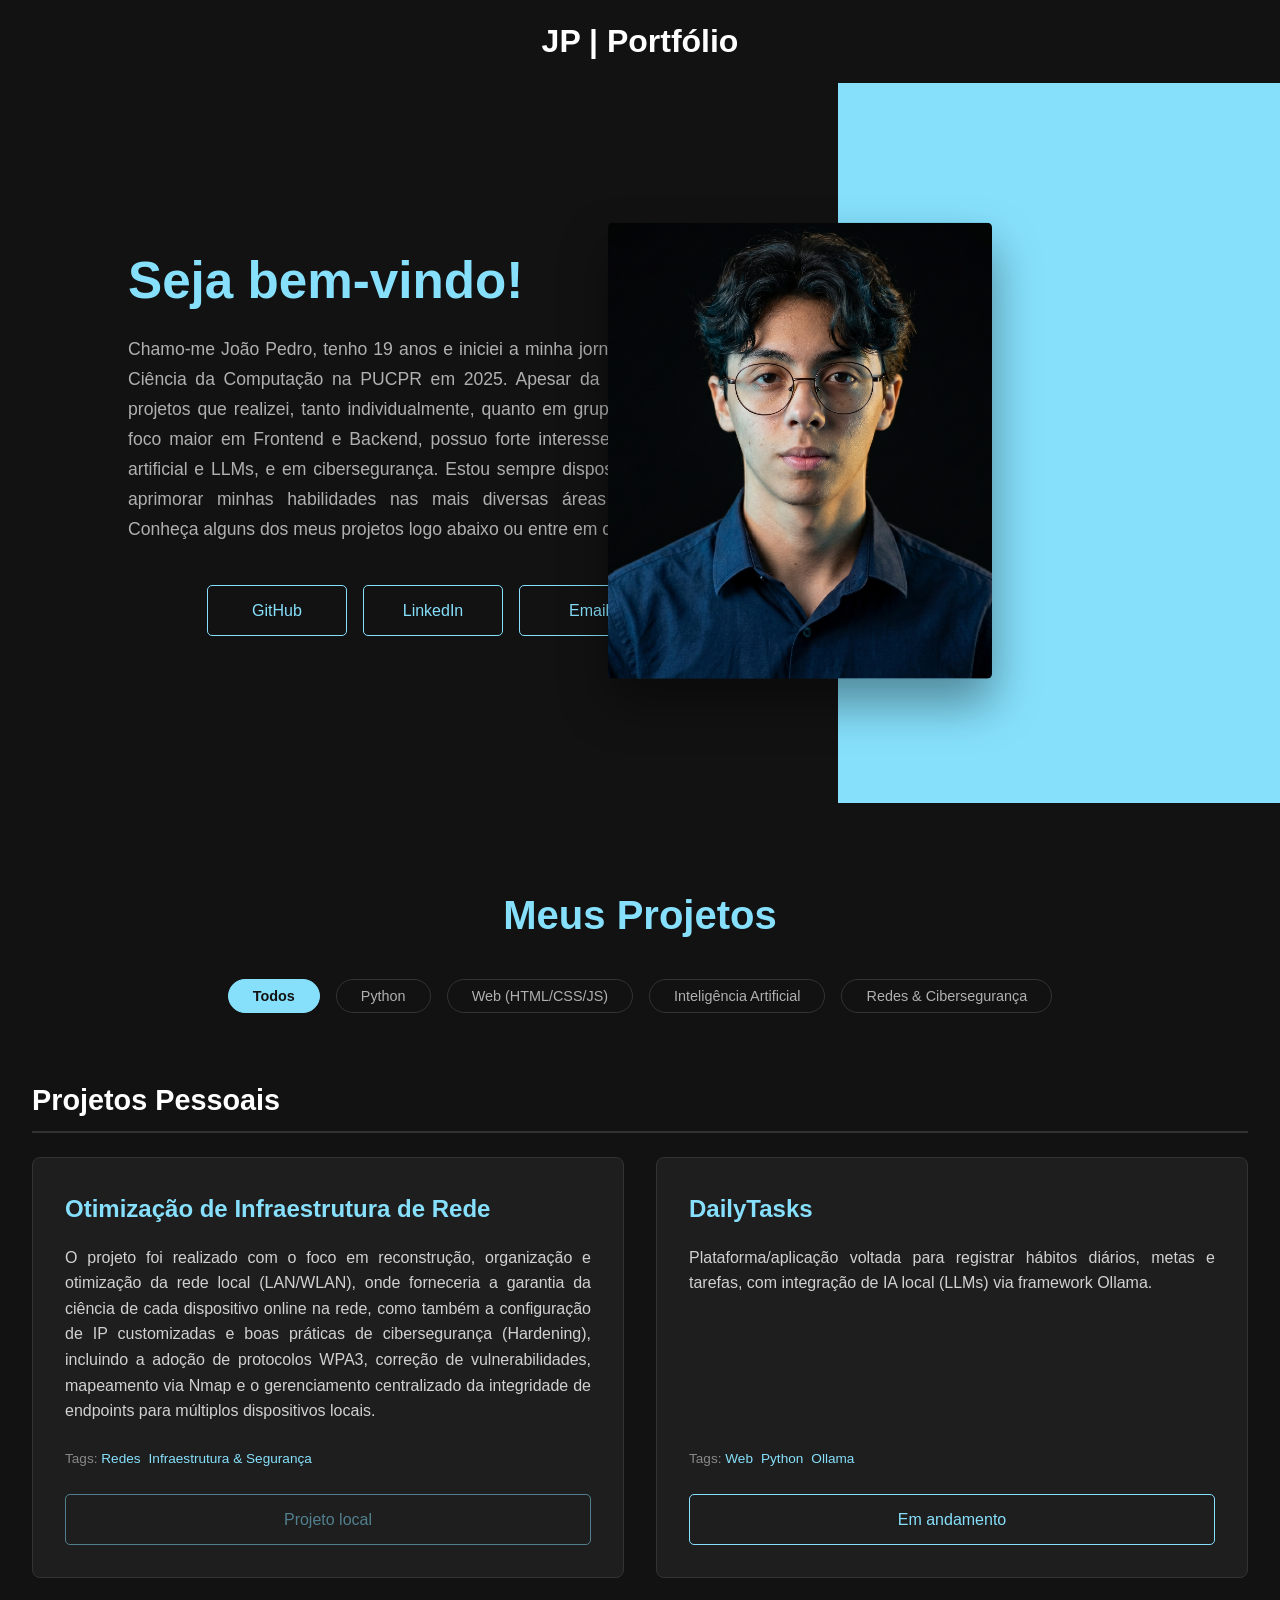
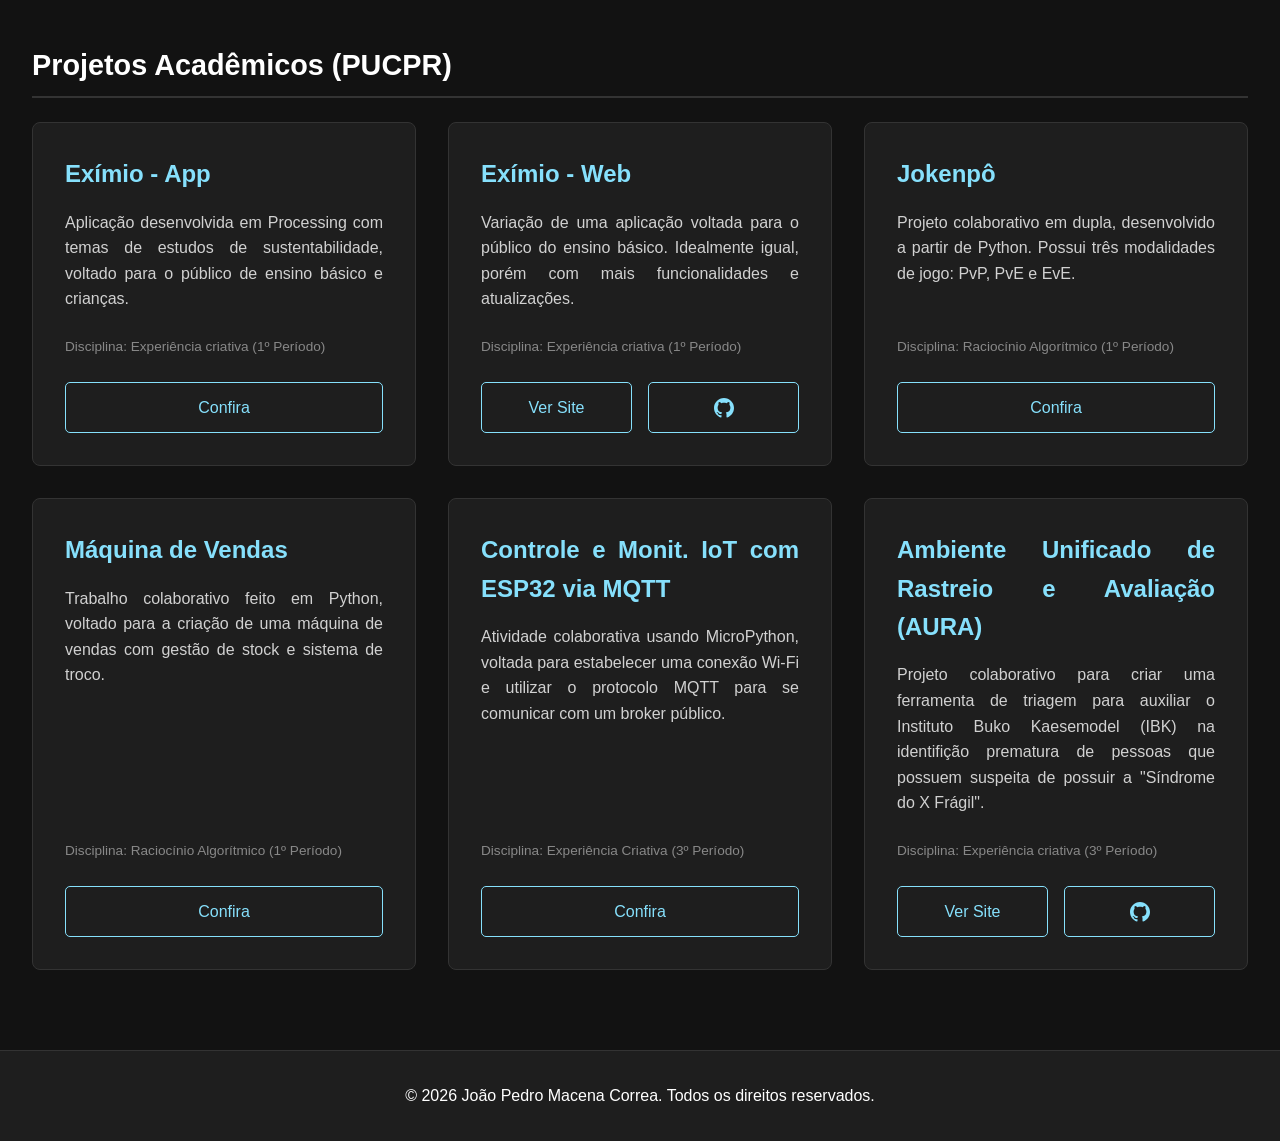
==== commit 928b75ee: "Update index.html" ====
--- a/index.html
+++ b/index.html
@@ -34,6 +34,7 @@
                             Chamo-me João Pedro, tenho 19 anos e iniciei a minha jornada no curso de Ciência da Computação na PUCPR em 2025. Apesar da maior parte dos projetos que realizei, tanto individualmente, quanto em grupo possuirem um foco maior em Frontend e Backend, possuo forte interesse em inteligência artificial e LLMs, e em cibersegurança. Estou sempre disposto a aprender e aprimorar minhas habilidades nas mais diversas áreas da tecnologia. Conheça alguns dos meus projetos logo abaixo ou entre em contato!
                         </p>
 
+
                         <!-- Botões de redes sociais -->
                         <div class="botoesIntroducao">
                             <a href="https://github.com/Macenajp" target="_blank" title="Meu perfil no GitHub" class="botaoDeRedesSociais">GitHub</a>
@@ -42,6 +43,7 @@
                         </div>
                     </div>
                 </div>
+
 
                 <!-- Bloco direito a foto -->
                 <div class="blocoDireitoIntroducao"></div>
@@ -52,17 +54,18 @@
             </section>
            
 
+
             <!-- Seção de exposição para os meus projetos realizados -->
             <section id="projetos" class="secaoProjetos">
                 <div class="container">
                     <h2 class="titulosDasSessoes">Meus Projetos</h2>
                     
                     <div class="barraFiltros">
-                        <button class="botaoFiltro ativo" data-filter="todos">Todos</button>
-                        <button class="botaoFiltro" data-filter="python">Python</button>
-                        <button class="botaoFiltro" data-filter="web">Web (HTML/CSS/JS)</button>
-                        <button class="botaoFiltro" data-filter="ia">Inteligência Artificial</button>
-                        <button class="botaoFiltro" data-filter="redes">Redes & Cibersegurança</button>
+                        <button class="botaoFiltro ativo" data-filter="todos" aria-label="Todos os filtros"">Todos</button>
+                        <button class="botaoFiltro" data-filter="python" aria-label="Filtro: Python">Python</button>
+                        <button class="botaoFiltro" data-filter="web" aria-label="Filtro: Filtro: Web">Web (HTML/CSS/JS)</button>
+                        <button class="botaoFiltro" data-filter="ia" aria-label="Filtro: Filtro: IA">Inteligência Artificial</button>
+                        <button class="botaoFiltro" data-filter="redes" aria-label="Filtro: Filtro: Redes & Cibersegurança">Redes & Cibersegurança</button>
                     </div>
 
 
@@ -88,7 +91,6 @@
                             </div>
                         </div>
                     </div>
-
 
 
                     <!-- Bloco com os projetos individuais e coletivos realizados pela faculdade -->
--- a/CSS/style.css
+++ b/CSS/style.css
@@ -1,3 +1,30 @@
+/* Base / geral da página*/
+* {
+    box-sizing: border-box;
+    padding: 0;
+    margin: 0;
+
+}
+
+body {
+    font-family: 'Poppins', sans-serif;
+    background-color: #121212;
+    line-height: 1.6;
+    color: white;
+
+}
+
+
+*:focus-visible { /* Padrão WCAG para acessibilidade visual*/
+    outline: 3px solid #86e0fc; 
+    outline-offset: 4px;
+    border-radius: 2px;
+}
+
+
+
+
+
 /* Área inicial */
 .header {
     background-color: rgba(18, 18, 18, 0.8);
@@ -5,6 +32,7 @@
     padding: 1rem 0;
     width: 100%;
     top: 0;
+
 }
 
 .nav {
@@ -27,45 +55,41 @@
 
 
 
-/* Fonte e etc */
-* {
-    box-sizing: border-box;
-    padding: 0;
-    margin: 0;
-}
-
-body {
-    font-family: 'Poppins', sans-serif;
-    background-color: #121212;
-    line-height: 1.6;
-    color: white;
-}
-
+
+/* Geral  */
 .container {
-    max-width: 1100px;
+    max-width: 1280px;
     padding: 0 2rem;
     margin: 0 auto;
-}
-
+    width: 100%;
+
+}
 
 .botaoDeRedesSociais {
     border: 1px solid #86e0fc;
     transition: all 0.3s ease;
-    padding: 0.75rem 4.25rem;
-    display: inline-block;
+    justify-content: center;
     text-decoration: none;
+    padding: 0.75rem 2rem;
+    display: inline-flex;
+    align-items: center;
     text-align: center;
     border-radius: 5px;
     font-weight: 500;
-    color: #86e0fc;
-
+    min-width: 140px;
+    color: #86e0fc;
+    
 }
 
 .botaoDeRedesSociais:hover {
     background-color: #86e0fc;
     transform: scale(1.1);
     color: #121212;
-}
+
+}
+
+
+
 
 
 /* Apresentação - Sobre mim */
@@ -74,7 +98,11 @@
     flex-wrap: wrap;
     display: flex;
     gap: 1rem;
-}
+
+}
+
+
+
 
 
 /* Seção de introdução Geral */
@@ -86,6 +114,10 @@
     width: 100%;
     
 }
+
+
+
+
 
 /* Seção de introdução | Personalizaçào do bloco esquerdo */
 .blocoEsquerdoIntroducao {    
@@ -118,6 +150,9 @@
     color: #b0b0b0;
 
 }
+
+
+
 
 
 /* Seção de introdução | Personalizaçào do bloco direito */
@@ -144,13 +179,14 @@
 }
 
 .fotoIntroducao {
-    box-shadow: 0 20px 40px rgba(0, 0, 0, 0.4);
-    transition: transform 0.3s ease;
+    box-shadow: 0 20px 40px rgba(0,0,0,.4);
+    transition: transform .3s ease;
+    width: min(320px, 85vw);
+    aspect-ratio: 320 / 380;
     border-radius: 4px;
     object-fit: cover;
-    height: 380px;
-    width: 320px;
-
+    height: auto;
+    
 }
 
 .fotoIntroducao:hover {
@@ -191,16 +227,19 @@
 
 .botoesProjetoWrapper {
     display: flex;
+    width: 100%;
     gap: 1rem;
-    width: 100%;
+    
+
 }
 
 .botoesProjetoWrapper .botaoDosProjetos {
+    justify-content: center;
+    align-items: center;
+    display: flex;
+    gap: 0.5rem;
     flex: 1;
-    display: flex;
-    align-items: center;
-    justify-content: center;
-    gap: 0.5rem; 
+    
 }
 
 
@@ -218,11 +257,11 @@
     background-color: transparent;
     transition: all 0.3s ease;
     border: 1px solid #333;
-    font-size: 0.9rem;
     padding: 0.5rem 1.5rem;
     border-radius: 20px;
+    font-size: 0.9rem;
+    color: #b0b0b0;
     cursor: pointer;
-    color: #b0b0b0;
     
 }
 
@@ -263,6 +302,7 @@
     box-shadow: 0 10px 20px rgba(0, 0, 0, 0.4);
     transform: translateY(-5px);
     border-color: #86e0fc;
+
 }
 
 
@@ -329,63 +369,63 @@
     background-color: #1e1e1e;
     text-align: center;
     padding: 2rem 0;
-}
-
-
-
-
-
-/* Responsividade geral do site */
-@media (min-width: 1360px) {
-    .container {
-        max-width: 1280px;
-    }
-}
-
-
-@media (max-width: 768px) {
-    .projetos {
-        grid-template-columns: 1fr; 
-    }
-    .barraFiltros {
-        flex-direction: column;
-        align-items: center;
-    }
-    .botaoFiltro {
-        width: 100%;
-        max-width: 300px;
-    }
-}
-
+
+}
+
+
+
+
+
+/* Responsividade Mobile e Tablets */
 @media (max-width: 992px) {
     .divisaoIntroducao {
-        flex-direction: column;
+        flex-direction: column-reverse; 
         min-height: auto;
-    }
-
-    .blocoEsquerdo {
-        padding: 3rem 2rem;
-        order: 2;
+        padding-top: 3rem;
+    }
+
+    .blocoEsquerdoIntroducao {
+        padding: 2rem 1.5rem 4rem 1.5rem;
+        width: 100%;
+        text-align: center;
     }
 
     .blocoDireitoIntroducao {
-        height: 200px;
-        order: 1;
+        display: none; 
     }
 
     .containerFoto {
-        transform: translate(-50%, -50%);
-        margin-bottom: -100px;
-        position: relative;
+        position: relative; 
+        transform: none; 
+        left: auto;
+        top: auto;
+        margin: 0 auto 2rem auto; 
+        display: block;
+        width: 100%;
         text-align: center;
-        left: 50%;
-        order: 1;
-        top: 0;
-        
     }
 
     .fotoIntroducao {
-        height: 280px;
-        width: 240px;
-    }
-}+        height: auto;
+        max-width: 250px;
+        width: 100%;
+        margin: 0 auto;
+    }
+
+    .descricaoIntroducao {
+        text-align: center;
+        margin: 0 auto 2.5rem auto;
+    }
+
+    .botoesIntroducao, .botoesProjetoWrapper {
+        justify-content: center;
+        flex-direction: column; /* Empilha os botões no mobile */
+    }
+}
+
+@media (max-width: 576px) {
+    .container { padding: 0 1rem; }
+    .logoTexto { font-size: 1.5rem; }
+    .tituloIntroducao { font-size: 2rem; }
+    .projetosCaixas { padding: 1.5rem; }
+}
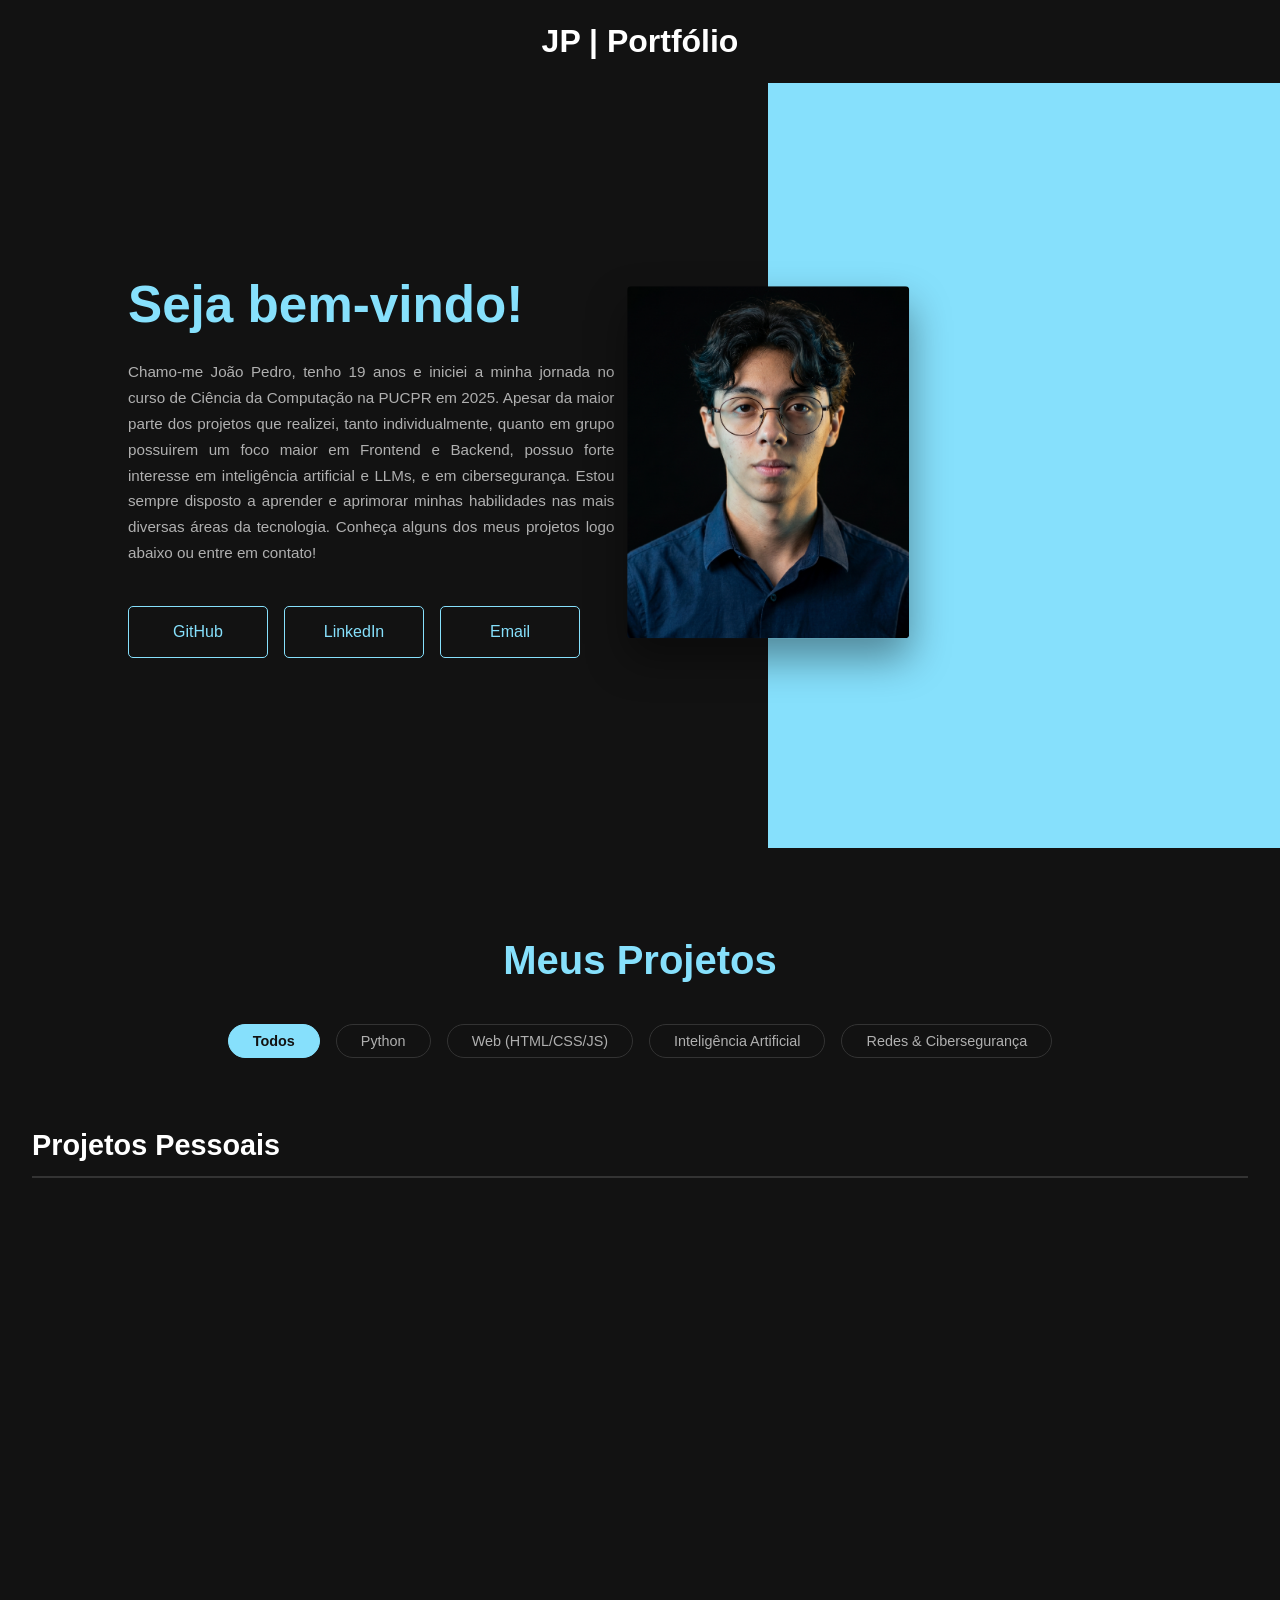
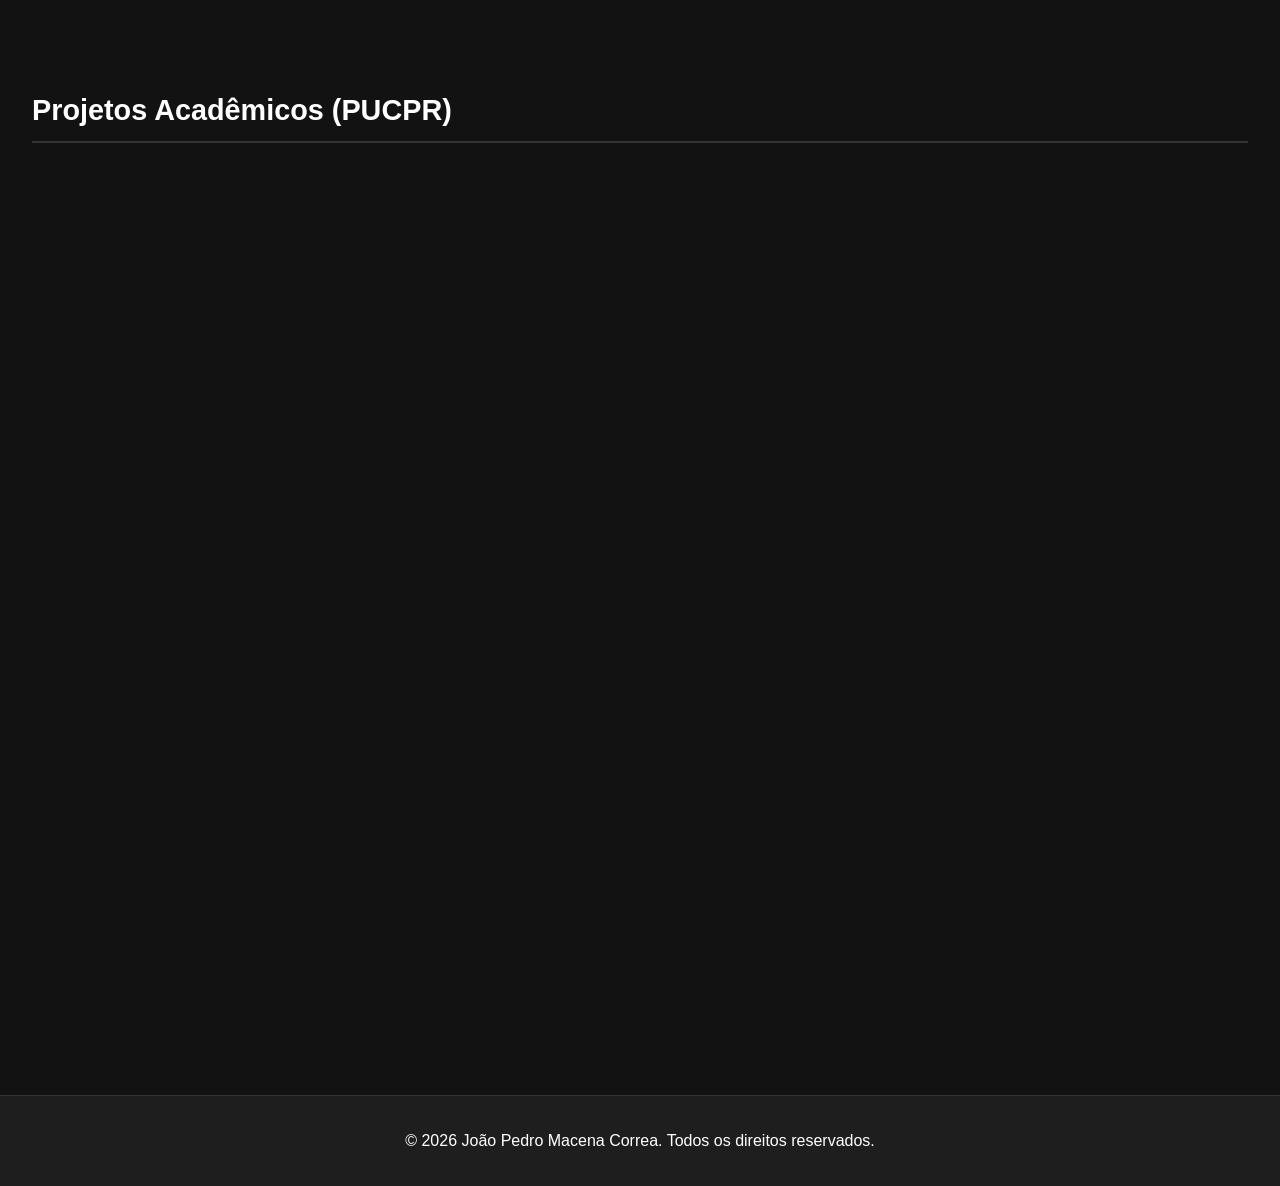
==== commit cec129bb: "Update index.html" ====
--- a/index.html
+++ b/index.html
@@ -75,7 +75,7 @@
                         <div class="projetos">
                             
 
-                            <div class="projetosCaixas" data-tech="redes">
+                            <div class="projetosCaixas reveal" data-tech="redes">
                                 <h3 class="projetoTitulo">Otimização de Infraestrutura de Rede</h3>
                                 <p class="projetoDescricao">O projeto foi realizado com o foco em reconstrução, organização e otimização da rede local (LAN/WLAN), onde forneceria a garantia da ciência de cada dispositivo online na rede, como também a configuração de IP customizadas e boas práticas de cibersegurança (Hardening), incluindo a adoção de protocolos WPA3, correção de vulnerabilidades, mapeamento via Nmap e o gerenciamento centralizado da integridade de endpoints para múltiplos dispositivos locais.</p>
                                 <p class="projetoTags">Tags: <span>Redes</span><span>Infraestrutura & Segurança</span></p>
@@ -83,7 +83,7 @@
                             </div>
 
 
-                            <div class="projetosCaixas" data-tech="python ia">
+                            <div class="projetosCaixas reveal" data-tech="python ia">
                                 <h3 class="projetoTitulo">DailyTasks</h3>
                                 <p class="projetoDescricao">Plataforma/aplicação voltada para registrar hábitos diários, metas e tarefas, com integração de IA local (LLMs) via framework Ollama.</p>
                                 <p class="projetoTags">Tags: <span>Web</span></Wev><span>Python</span><span>Ollama</span></p>
@@ -98,19 +98,19 @@
                         <h3 class="tituloSubcategoria">Projetos Acadêmicos (PUCPR)</h3>
                         <div class="projetos">
 
-                            <div class="projetosCaixas" data-tech="processing" data-periodo="1periodo">
+                            <div class="projetosCaixas reveal" data-tech="processing" data-periodo="1periodo">
                                 <h3 class="projetoTitulo">Exímio - App</h3>
                                 <p class="projetoDescricao">Aplicação desenvolvida em Processing com temas de estudos de sustentabilidade, voltado para o público de ensino básico e crianças.</p>
                                 <p class="projetoTags">Disciplina: Experiência criativa (1º Período)</p>
                                 <a href="https://github.com/Macenajp/BCC-PUCPR/tree/main/01%20-%20PRIMEIRO%20PER%C3%8DODO/03%20-%20EXPERI%C3%8ANCIA%20CRIATIVA/TRABALHO%20APP/ARQUIVOS" target="_blank" class="botaoDosProjetos">Confira</a>
                             </div>
 
-                            <div class="projetosCaixas" data-tech="web" data-periodo="1periodo">
+                            <div class="projetosCaixas reveal" data-tech="web" data-periodo="1periodo">
                                 <h3 class="projetoTitulo">Exímio - Web</h3>
                                 <p class="projetoDescricao">Variação de uma aplicação voltada para o público do ensino básico. Idealmente igual, porém com mais funcionalidades e atualizações.</p>
                                 <p class="projetoTags">Disciplina: Experiência criativa (1º Período)</p>
                                 
-                                <div class="botoesProjetoWrapper">
+                                <div class="botoesProjetoWrapper reveal">
                                     <a href="https://projeto-eximio.netlify.app/" target="_blank" class="botaoDosProjetos">Ver Site</a>
                                     <a href="https://github.com/Macenajp/BCC-PUCPR/tree/main/01%20-%20PRIMEIRO%20PER%C3%8DODO/03%20-%20EXPERI%C3%8ANCIA%20CRIATIVA/TRABALHO%20WEB/ARQUIVOS" target="_blank" class="botaoDosProjetos" title="Ver Código Fonte">
                                         <svg viewBox="0 0 24 24" width="20" height="20" fill="currentColor">
@@ -120,21 +120,21 @@
                                 </div>
                             </div>
 
-                            <div class="projetosCaixas" data-tech="python" data-periodo="1periodo">
+                            <div class="projetosCaixas reveal" data-tech="python" data-periodo="1periodo">
                                 <h3 class="projetoTitulo">Jokenpô</h3>
                                 <p class="projetoDescricao">Projeto colaborativo em dupla, desenvolvido a partir de Python. Possui três modalidades de jogo: PvP, PvE e EvE.</p>
                                 <p class="projetoTags">Disciplina: Raciocínio Algorítmico (1º Período)</p>
                                 <a href="https://github.com/Macenajp/BCC-PUCPR/blob/main/01%20-%20PRIMEIRO%20PER%C3%8DODO/02%20-%20RACIOC%C3%8DNIO%20ALGOR%C3%8DTMICO/TDE4%20-%20COLABORATIVO/jokenp%C3%B4Final.py" target="_blank" class="botaoDosProjetos">Confira</a>
                             </div>
 
-                            <div class="projetosCaixas" data-tech="python" data-periodo="1periodo">
+                            <div class="projetosCaixas reveal" data-tech="python" data-periodo="1periodo">
                                 <h3 class="projetoTitulo">Máquina de Vendas</h3>
                                 <p class="projetoDescricao">Trabalho colaborativo feito em Python, voltado para a criação de uma máquina de vendas com gestão de stock e sistema de troco.</p>
                                 <p class="projetoTags">Disciplina: Raciocínio Algorítmico (1º Período)</p>
                                 <a href="https://github.com/Macenajp/BCC-PUCPR/blob/main/01%20-%20PRIMEIRO%20PER%C3%8DODO/02%20-%20RACIOC%C3%8DNIO%20ALGOR%C3%8DTMICO/TDE7%20-%20COLABORATIVO/maquinaComentado.py" target="_blank" class="botaoDosProjetos">Confira</a>
                             </div>
 
-                            <div class="projetosCaixas" data-tech="python" data-periodo="3periodo">
+                            <div class="projetosCaixas reveal" data-tech="python" data-periodo="3periodo">
                                 <h3 class="projetoTitulo">Controle e Monit. IoT com ESP32 via MQTT</h3>
                                 <p class="projetoDescricao">Atividade colaborativa usando MicroPython, voltada para estabelecer uma conexão Wi-Fi e utilizar o protocolo MQTT para se comunicar com um broker público.</p>
                                 <p class="projetoTags">Disciplina: Experiência Criativa (3º Período)</p>
@@ -142,7 +142,7 @@
                             </div>
 
                             
-                            <div class="projetosCaixas" data-tech="web, python" data-periodo="3periodo">
+                            <div class="projetosCaixas reveal" data-tech="web, python" data-periodo="3periodo">
                                 <h3 class="projetoTitulo">Ambiente Unificado de Rastreio e Avaliação (AURA)</h3>
                                 <p class="projetoDescricao">Projeto colaborativo para criar uma ferramenta de triagem para auxiliar o Instituto Buko Kaesemodel (IBK) na identifição prematura de pessoas que possuem suspeita de possuir a "Síndrome do X Frágil".</p>
                                 <p class="projetoTags">Disciplina: Experiência criativa (3º Período)</p>
--- a/CSS/style.css
+++ b/CSS/style.css
@@ -1,4 +1,4 @@
-/* Base / geral da página*/
+/* Código base do site */
 * {
     box-sizing: border-box;
     padding: 0;
@@ -14,11 +14,25 @@
 
 }
 
-
-*:focus-visible { /* Padrão WCAG para acessibilidade visual*/
-    outline: 3px solid #86e0fc; 
-    outline-offset: 4px;
-    border-radius: 2px;
+.container {
+    max-width: 1280px;
+    padding: 0 2rem;
+    margin: 0 auto;
+    width: 100%;
+
+}
+
+.reveal {
+    transition: opacity 0.8s ease-out, transform 0.8s ease-out;
+    transform: translateY(40px);
+    opacity: 0;
+
+}
+
+.reveal.ativo {
+    opacity: 1;
+    transform: translateY(0);
+
 }
 
 
@@ -55,15 +69,6 @@
 
 
 
-
-/* Geral  */
-.container {
-    max-width: 1280px;
-    padding: 0 2rem;
-    margin: 0 auto;
-    width: 100%;
-
-}
 
 .botaoDeRedesSociais {
     border: 1px solid #86e0fc;
@@ -85,8 +90,9 @@
     background-color: #86e0fc;
     transform: scale(1.1);
     color: #121212;
-
-}
+    
+}
+
 
 
 
@@ -94,7 +100,7 @@
 
 /* Apresentação - Sobre mim */
 .botoesIntroducao {
-    justify-content: center;
+    justify-content: left;
     flex-wrap: wrap;
     display: flex;
     gap: 1rem;
@@ -107,45 +113,46 @@
 
 /* Seção de introdução Geral */
 .divisaoIntroducao {
+    align-items: center;
     position: relative;
-    min-height: 80vh;
+    min-height: 85vh;
     overflow: hidden;
     display: flex;
     width: 100%;
-    
-}
-
-
-
-
-
-/* Seção de introdução | Personalizaçào do bloco esquerdo */
+
+}
+
+
+
+
+
+/* Seção de introdução | Bloco Esquerdo */
 .blocoEsquerdoIntroducao {    
-    padding: 4rem 3rem 4rem 10%;
     background-color: #121212;
-    align-items: center;
+    padding: 4rem 12% 4rem 10%;
+    justify-content: center;
+    flex-direction: column;
+    position: relative;
+    min-height: 85vh;
     display: flex;
     z-index: 1;
-    flex: 1.2;
-    
-}
-
+    width: 60%;
+
+}
 
 .tituloIntroducao {
     font-size: clamp(2rem, 4vw, 3.5rem);
     margin-bottom: 1.5rem;
-    max-width: 550px;
     font-weight: 700;
+    line-height: 1.2;
     color: #86e0fc;
-    line-height: 1.2;
-
+    
 }
 
 .descricaoIntroducao {
+    font-size: clamp(0.95rem, 1.1vw, 1.1rem);
     margin-bottom: 2.5rem;
     text-align: justify;
-    font-size: 1.1rem;
-    max-width: 610px;
     line-height: 1.7;
     color: #b0b0b0;
 
@@ -155,13 +162,13 @@
 
 
 
-/* Seção de introdução | Personalizaçào do bloco direito */
+/* Seção de introdução | Bloco Direito */
 .blocoDireitoIntroducao {
     background-color: #86e0fc; 
-    flex: 0.8;
-
-}
-
+    min-height: 85vh;
+    width: 40%; 
+    
+}
 
 
 
@@ -172,28 +179,28 @@
     transform: translate(-50%, -50%);
     position: absolute;
     z-index: 10;
-    scale: 1.2;
-    left: 65%;
-    top: 57%;
-    
+    left: 60%; 
+    top: 50%;
+    
+    
+    
+
 }
 
 .fotoIntroducao {
+    transition: transform .3s ease, border 0.6s ease;
     box-shadow: 0 20px 40px rgba(0,0,0,.4);
-    transition: transform .3s ease;
-    width: min(320px, 85vw);
-    aspect-ratio: 320 / 380;
+    width: clamp(220px, 22vw, 340px);
+    aspect-ratio: 4 / 5;
     border-radius: 4px;
     object-fit: cover;
-    height: auto;
     
 }
 
 .fotoIntroducao:hover {
-    transition: border 0.6s ease;
     border: 2px solid #86e0fc; 
     transform: scale(1.05);
-    
+
 }
 
 
@@ -229,7 +236,6 @@
     display: flex;
     width: 100%;
     gap: 1rem;
-    
 
 }
 
@@ -239,7 +245,7 @@
     display: flex;
     gap: 0.5rem;
     flex: 1;
-    
+
 }
 
 
@@ -250,6 +256,7 @@
     flex-wrap: wrap;
     display: flex;
     gap: 1rem;
+
 }
 
 .botaoFiltro {
@@ -257,9 +264,9 @@
     background-color: transparent;
     transition: all 0.3s ease;
     border: 1px solid #333;
+    font-size: 0.9rem;
     padding: 0.5rem 1.5rem;
     border-radius: 20px;
-    font-size: 0.9rem;
     color: #b0b0b0;
     cursor: pointer;
     
@@ -302,7 +309,6 @@
     box-shadow: 0 10px 20px rgba(0, 0, 0, 0.4);
     transform: translateY(-5px);
     border-color: #86e0fc;
-
 }
 
 
@@ -369,63 +375,208 @@
     background-color: #1e1e1e;
     text-align: center;
     padding: 2rem 0;
-
-}
-
-
+}
+
+
+
+
+
+/* Responsividade geral do site */
+@media (min-width: 1360px) {
+    .container {
+        max-width: 1280px;
+
+    }
+}
+
+
+
+
+
+@media (max-width: 768px) {
+    .projetos {
+        grid-template-columns: 1fr; 
+
+    }
+
+    .barraFiltros {
+        flex-direction: column;
+        align-items: center;
+
+    }
+
+    .botaoFiltro {
+        max-width: 300px;
+        width: 100%;
+
+    }
+}
+
+
+
+
+
+@media (max-width: 992px) {
+    .divisaoIntroducao {
+        flex-direction: column;
+        min-height: auto;
+
+    }
+
+    .blocoEsquerdoIntroducao {
+        padding: 2rem 1.5rem 4rem 1.5rem;
+        text-align: center;
+        min-height: auto;
+        width: 100%;
+
+    }
+
+    .blocoDireitoIntroducao {
+        height: 200px;
+        order: 1;
+
+    }
+
+    .containerFoto {
+        transform: translate(-50%, -50%);
+        margin-bottom: -100px;
+        position: relative;
+        text-align: center;
+        left: 50%;
+        order: 1;
+        top: 0;
+        
+    }
+
+    .fotoIntroducao {
+        width: clamp(200px, 60vw, 280px); /* Fica perfeita em qualquer celular */
+        margin: 0 auto;
+
+    }
+}
 
 
 
 /* Responsividade Mobile e Tablets */
 @media (max-width: 992px) {
     .divisaoIntroducao {
-        flex-direction: column-reverse; 
+        flex-direction: column; 
+        padding-top: 4rem; 
         min-height: auto;
-        padding-top: 3rem;
+        
     }
 
     .blocoEsquerdoIntroducao {
         padding: 2rem 1.5rem 4rem 1.5rem;
+        text-align: center;
+        min-height: auto;
         width: 100%;
-        text-align: center;
+        order: 2;
+
     }
 
     .blocoDireitoIntroducao {
-        display: none; 
+        display: none !important;
+
     }
 
     .containerFoto {
-        position: relative; 
-        transform: none; 
+        margin: 0 auto 2rem auto;
+        justify-content: center;
+        position: relative;
+        transform: none;
+        display: flex;
+        width: 100%;
+        z-index: 10;
         left: auto;
         top: auto;
-        margin: 0 auto 2rem auto; 
-        display: block;
+        order: 1;
+
+    }
+
+    .fotoIntroducao {
+        width: clamp(200px, 60vw, 280px);
+        aspect-ratio: 4 / 5;
+        margin: 0 auto;
+
+    }
+
+    .descricaoIntroducao {
+        margin: 0 auto 2.5rem auto;
+        text-align: center;
+
+    }
+
+    .botoesIntroducao {
+        justify-content: center;
+
+    }
+}
+
+
+
+
+
+@media (max-width: 576px) {
+
+    .container {
+        padding: 0 1rem;
+
+    }
+
+    .logoTexto {
+        font-size: 1.5rem;
+
+    }
+
+    .tituloIntroducao {
+        font-size: 2rem;
+
+    }
+
+
+    .descricaoIntroducao {
+        font-size: 1rem;
+
+    }
+
+    .projetosCaixas {
+        padding: 1.5rem;
+
+    }
+
+    .projetoTitulo {
+        font-size: 1.25rem;
+
+    }
+
+    .botaoDeRedesSociais,
+    .botaoDosProjetos {
         width: 100%;
-        text-align: center;
-    }
-
-    .fotoIntroducao {
-        height: auto;
-        max-width: 250px;
-        width: 100%;
-        margin: 0 auto;
-    }
-
-    .descricaoIntroducao {
-        text-align: center;
-        margin: 0 auto 2.5rem auto;
-    }
-
-    .botoesIntroducao, .botoesProjetoWrapper {
-        justify-content: center;
-        flex-direction: column; /* Empilha os botões no mobile */
-    }
-}
-
-@media (max-width: 576px) {
-    .container { padding: 0 1rem; }
-    .logoTexto { font-size: 1.5rem; }
-    .tituloIntroducao { font-size: 2rem; }
-    .projetosCaixas { padding: 1.5rem; }
-}
+
+    }
+}
+
+
+
+
+
+
+@media (min-width: 1920px) {
+    .container {
+        max-width: 1440px;
+
+    }
+}
+
+
+
+
+
+
+@media (min-width: 2560px) {
+    .container {
+        max-width: 1600px;
+
+    }
+}
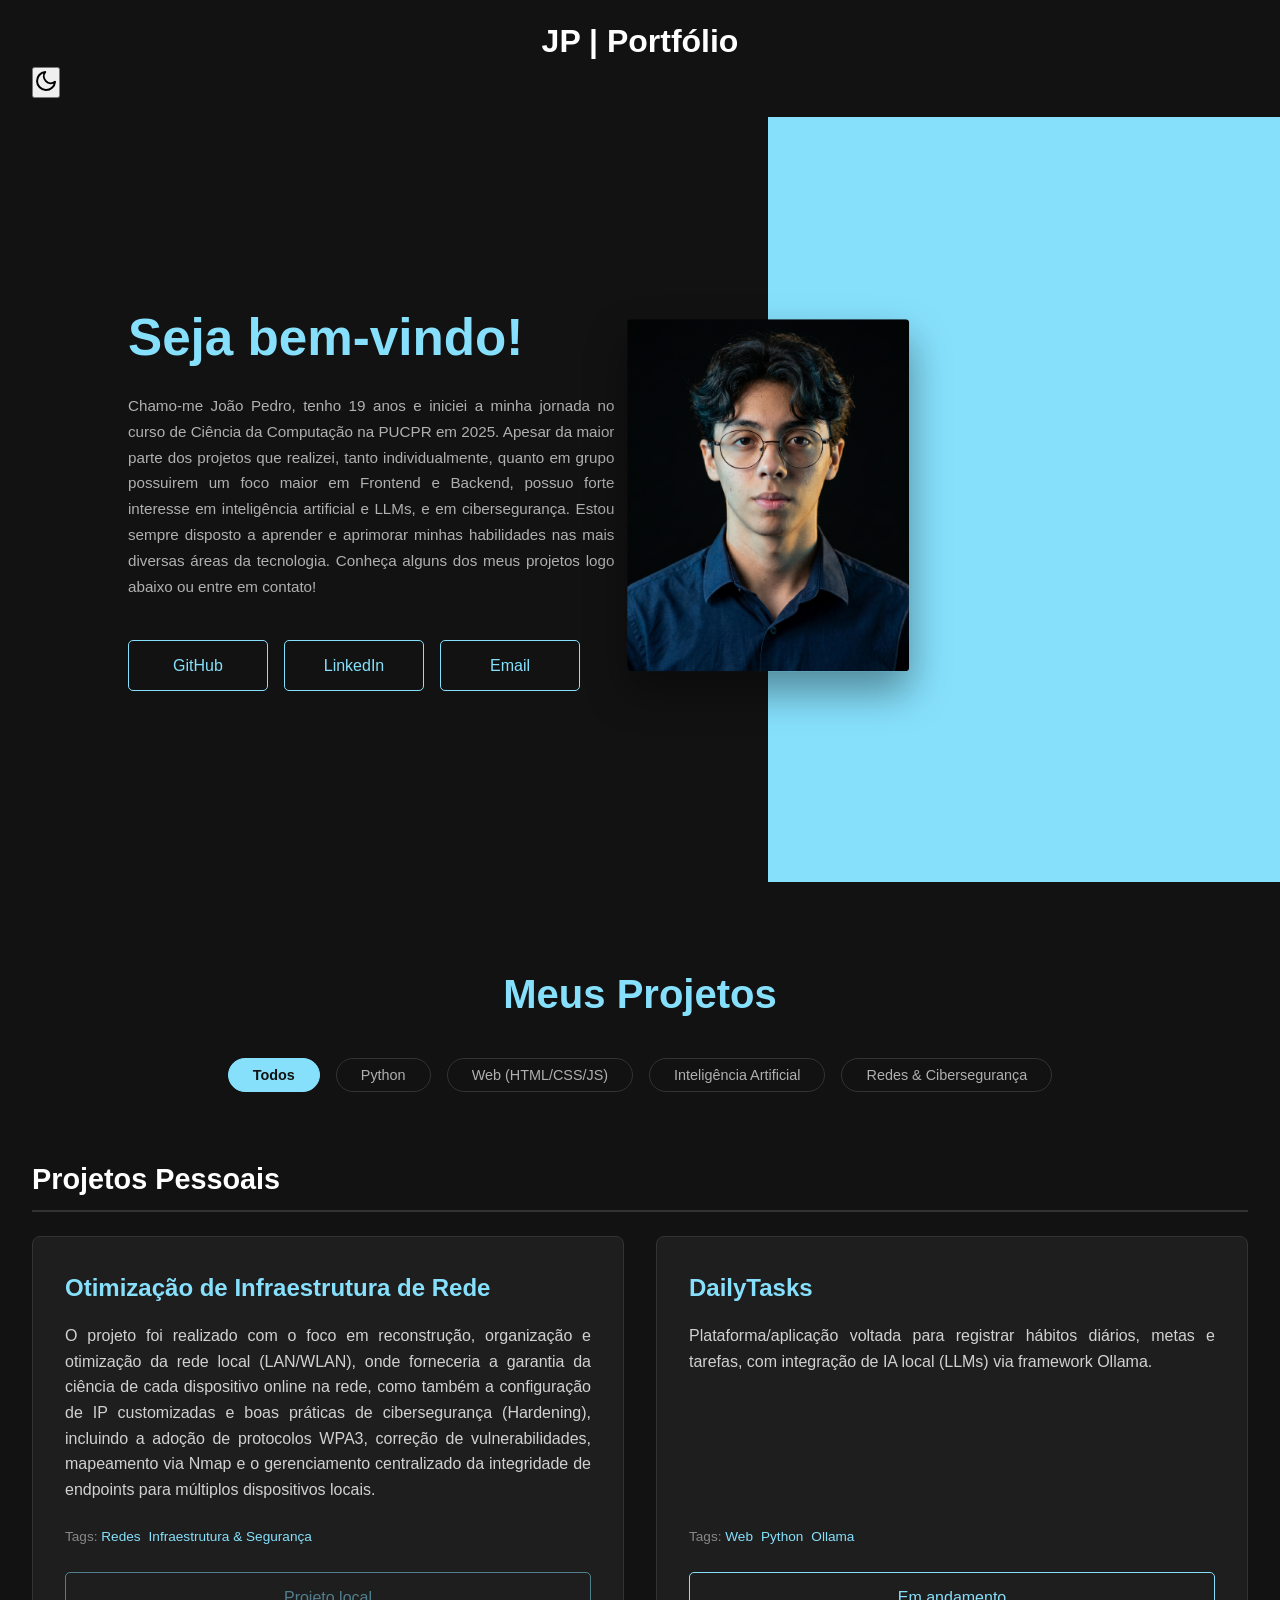
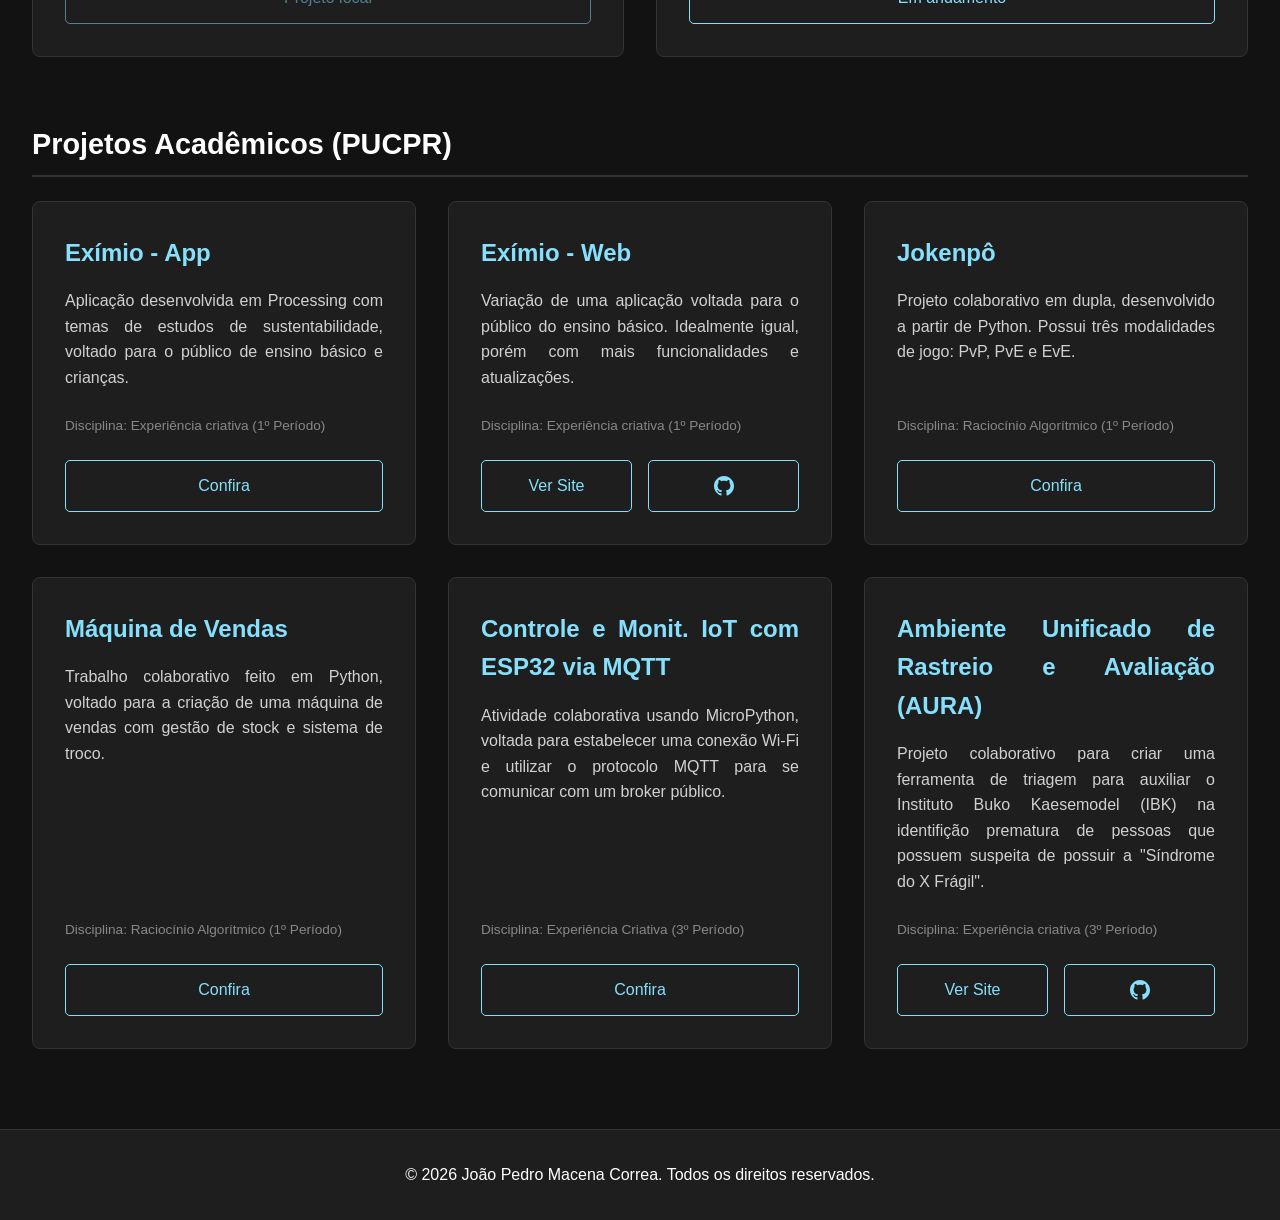
==== commit 09399ffb: "Atualização | Alternância de tema (escuro / claro)" ====
--- a/index.html
+++ b/index.html
@@ -15,9 +15,29 @@
 
 
     <body>
+        <!-- Margem do título (título & botão p/ mudança de tema) -->
         <header class="header">
             <div class="container">
-                    <h3 class="logoTexto">JP | Portfólio</h3>
+                <h3 class="logoTexto">JP | Portfólio</h3>
+
+                <!-- Botão para trocar o tema -->
+                <button onclick="toggleTheme()" title="Alternar tema" class="botaoTema">
+                    <svg class="iconeSol" style="display: none;" xmlns="http://www.w3.org/2000/svg" width="24" height="24" viewBox="0 0 24 24" fill="none" stroke="currentColor" stroke-width="2" stroke-linecap="round" stroke-linejoin="round">
+                        <circle cx="12" cy="12" r="5"></circle>
+                        <line x1="12" y1="1" x2="12" y2="3"></line>
+                        <line x1="12" y1="21" x2="12" y2="23"></line>
+                        <line x1="4.22" y1="4.22" x2="5.64" y2="5.64"></line>
+                        <line x1="18.36" y1="18.36" x2="19.78" y2="19.78"></line>
+                        <line x1="1" y1="12" x2="3" y2="12"></line>
+                        <line x1="21" y1="12" x2="23" y2="12"></line>
+                        <line x1="4.22" y1="19.78" x2="5.64" y2="18.36"></line>
+                        <line x1="18.36" y1="5.64" x2="19.78" y2="4.22"></line>
+                    </svg>
+
+                    <svg class="iconeLua" xmlns="http://www.w3.org/2000/svg" width="24" height="24" viewBox="0 0 24 24" fill="none" stroke="currentColor" stroke-width="2" stroke-linecap="round" stroke-linejoin="round">
+                        <path d="M21 12.79A9 9 0 1 1 11.21 3 7 7 0 0 0 21 12.79z"></path>
+                    </svg>
+                </button>
             </div>
         </header>
 
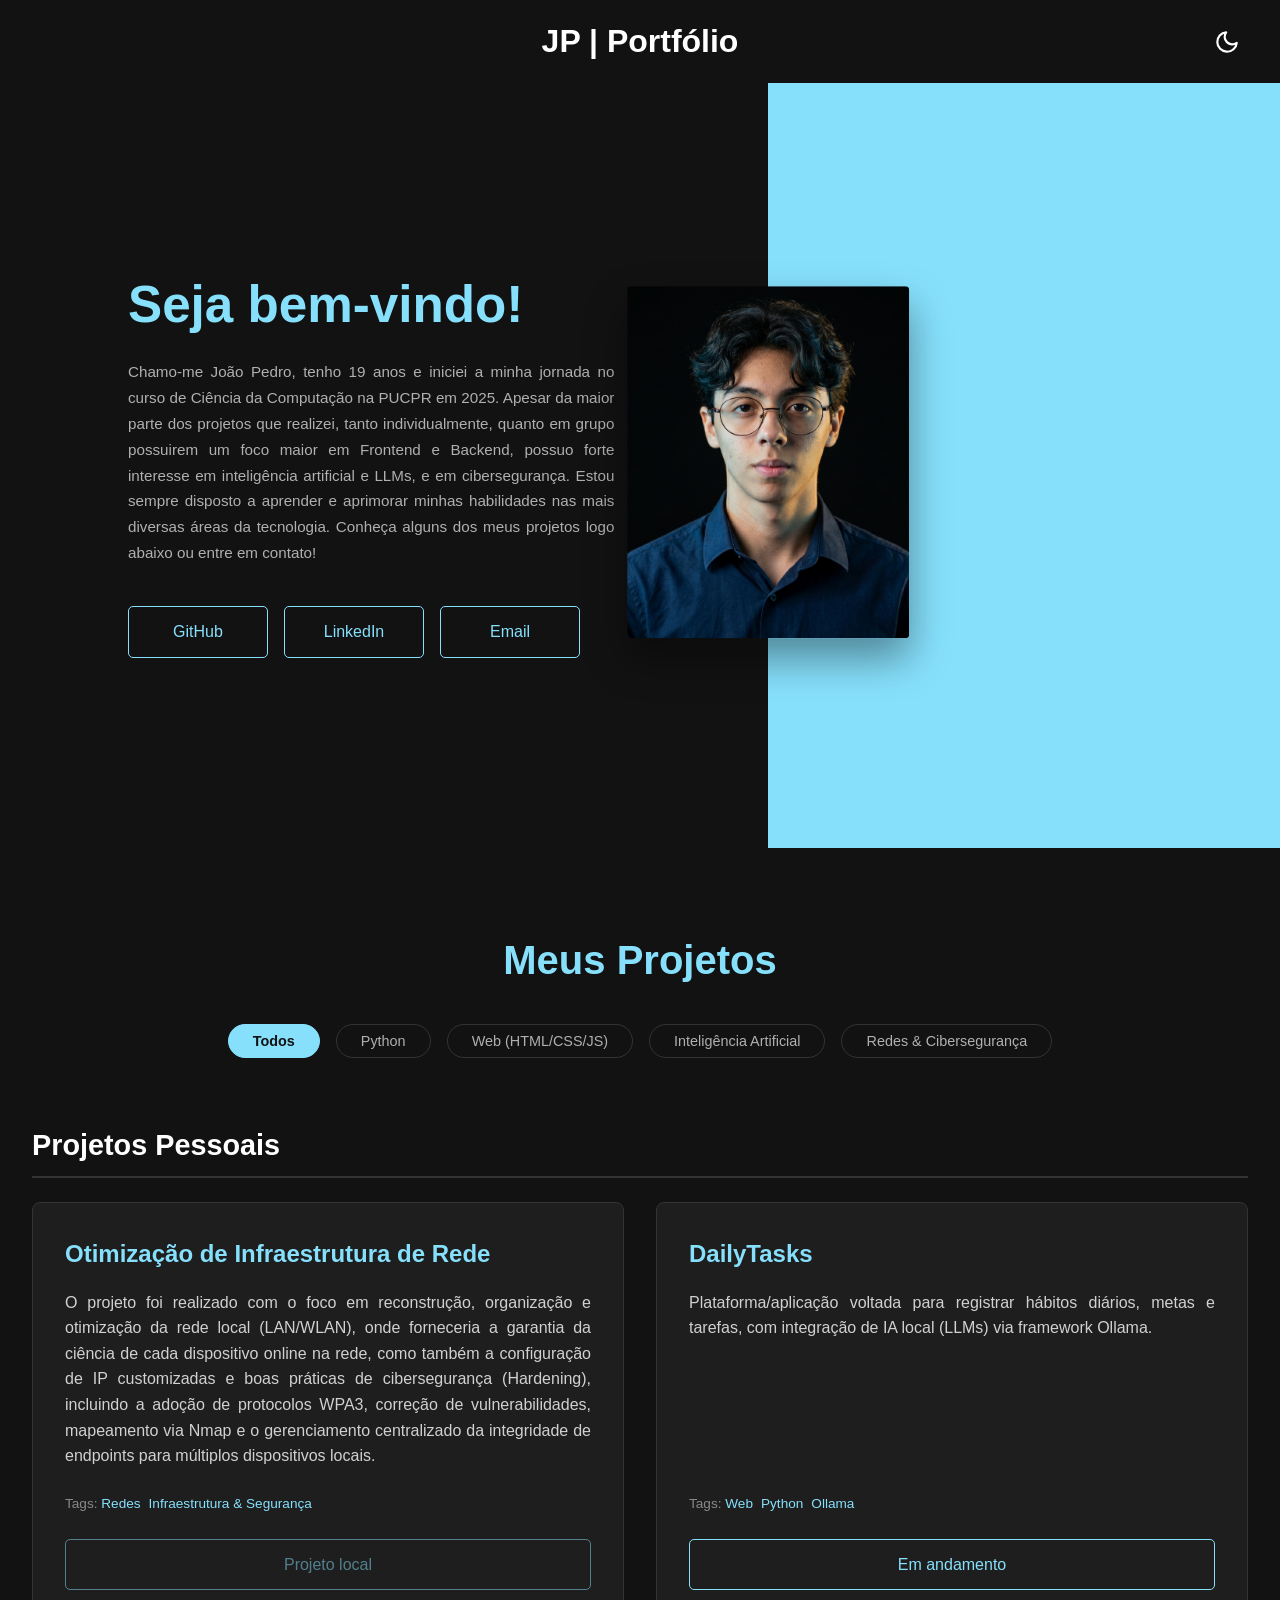
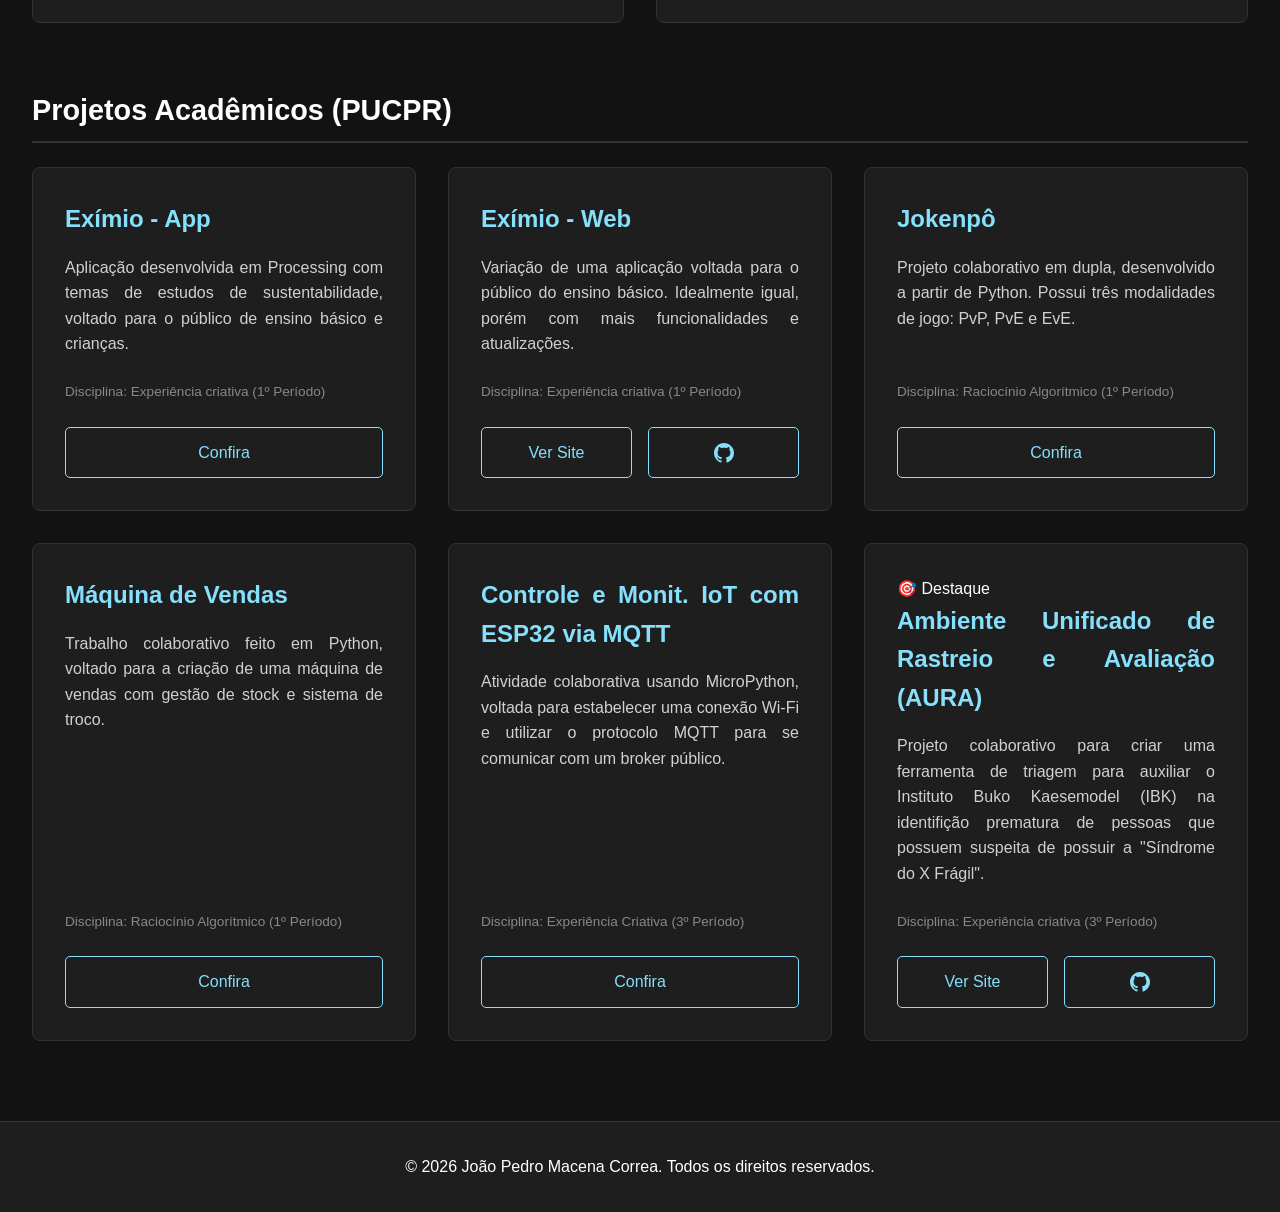
==== commit 5a037be2: "Acréscimo de badge" ====
--- a/index.html
+++ b/index.html
@@ -163,6 +163,10 @@
 
                             
                             <div class="projetosCaixas reveal" data-tech="web, python" data-periodo="3periodo">
+
+                                
+                                <span class="badgeDestaque">🎯 Destaque</span>
+                                
                                 <h3 class="projetoTitulo">Ambiente Unificado de Rastreio e Avaliação (AURA)</h3>
                                 <p class="projetoDescricao">Projeto colaborativo para criar uma ferramenta de triagem para auxiliar o Instituto Buko Kaesemodel (IBK) na identifição prematura de pessoas que possuem suspeita de possuir a "Síndrome do X Frágil".</p>
                                 <p class="projetoTags">Disciplina: Experiência criativa (3º Período)</p>
--- a/CSS/style.css
+++ b/CSS/style.css
@@ -33,6 +33,115 @@
     opacity: 1;
     transform: translateY(0);
 
+}
+
+
+
+
+
+/* Mudança de tema da página */
+/* Estilo do botão */
+.header .container {
+    position: relative;
+
+}
+
+.botaoTema {           
+    transition: color 0.3s ease, transform 0.3s ease;    
+    transform: translateY(-50%);
+    justify-content: center;
+    align-items: center;
+    position: absolute;
+    background: none;
+    cursor: pointer;
+    padding: 0.5rem;
+    color: white;
+    display: flex;
+    border: none;
+    right: 2rem;
+    top: 50%;
+
+}
+
+/* Tamanho e transição dos ícones */
+.botaoTema svg {
+    width: 26px;
+    height: 26px;
+
+}
+
+.botaoTema:hover {
+    transform: translateY(-50%) scale(1.1);
+    color: #86e0fc;
+
+}
+
+body.temaClaro {
+    background-color: #f4f4f9;
+    color: #121212;
+
+}
+
+body.temaClaro .header {
+    background-color: rgba(244, 244, 249, 0.9);
+    box-shadow: 0 2px 10px rgba(0,0,0,0.05);
+
+}
+
+body.temaClaro .logoTexto, 
+body.temaClaro .botaoTema {
+    color: #121212;
+
+}
+
+body.temaClaro .blocoEsquerdoIntroducao,
+body.temaClaro .secaoProjetos {
+    background-color: #f4f4f9;
+
+}
+
+body.temaClaro .descricaoIntroducao {
+    color: #444;
+
+}
+
+body.temaClaro .tituloSubcategoria {
+    border-bottom-color: #ccc;
+    color: #86e0fc;
+
+}
+
+body.temaClaro .projetosCaixas {
+    box-shadow: 0 4px 6px rgba(0,0,0,0.05);
+    background-color: #ffffff;
+    border-color: #ddd;
+
+}
+
+body.temaClaro .projetoDescricao {
+    color: #555;
+
+}
+
+body.temaClaro .botaoFiltro {
+    border-color: #ccc;
+    color: #555;
+    
+}
+
+body.temaClaro .botaoFiltro:hover, 
+body.temaClaro .botaoFiltro.ativo {
+    background-color: #86e0fc;
+    border-color: #86e0fc;
+    color: #121212;
+
+}
+
+body.temaClaro .footer {
+    background-color: #ffffff;
+    border-color: #ddd;
+    color: #121212;
+    
 }
 
 
